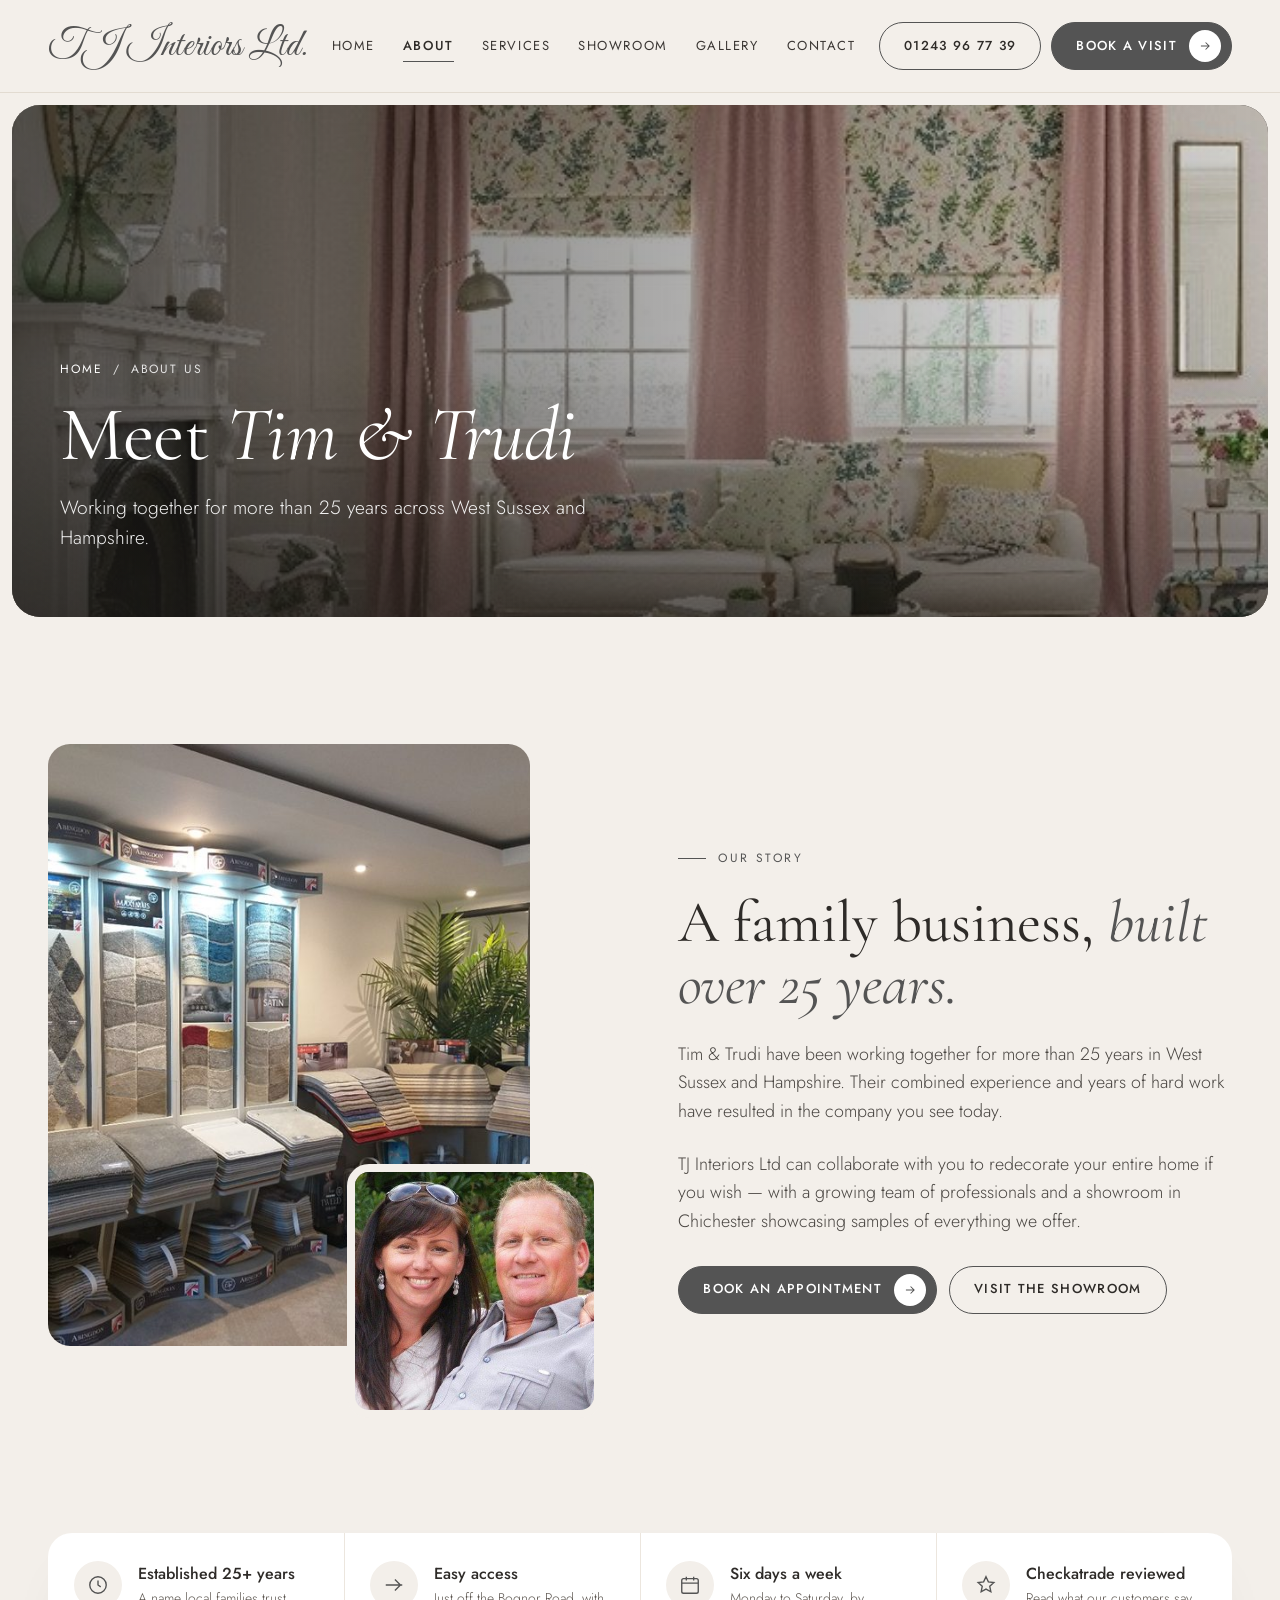
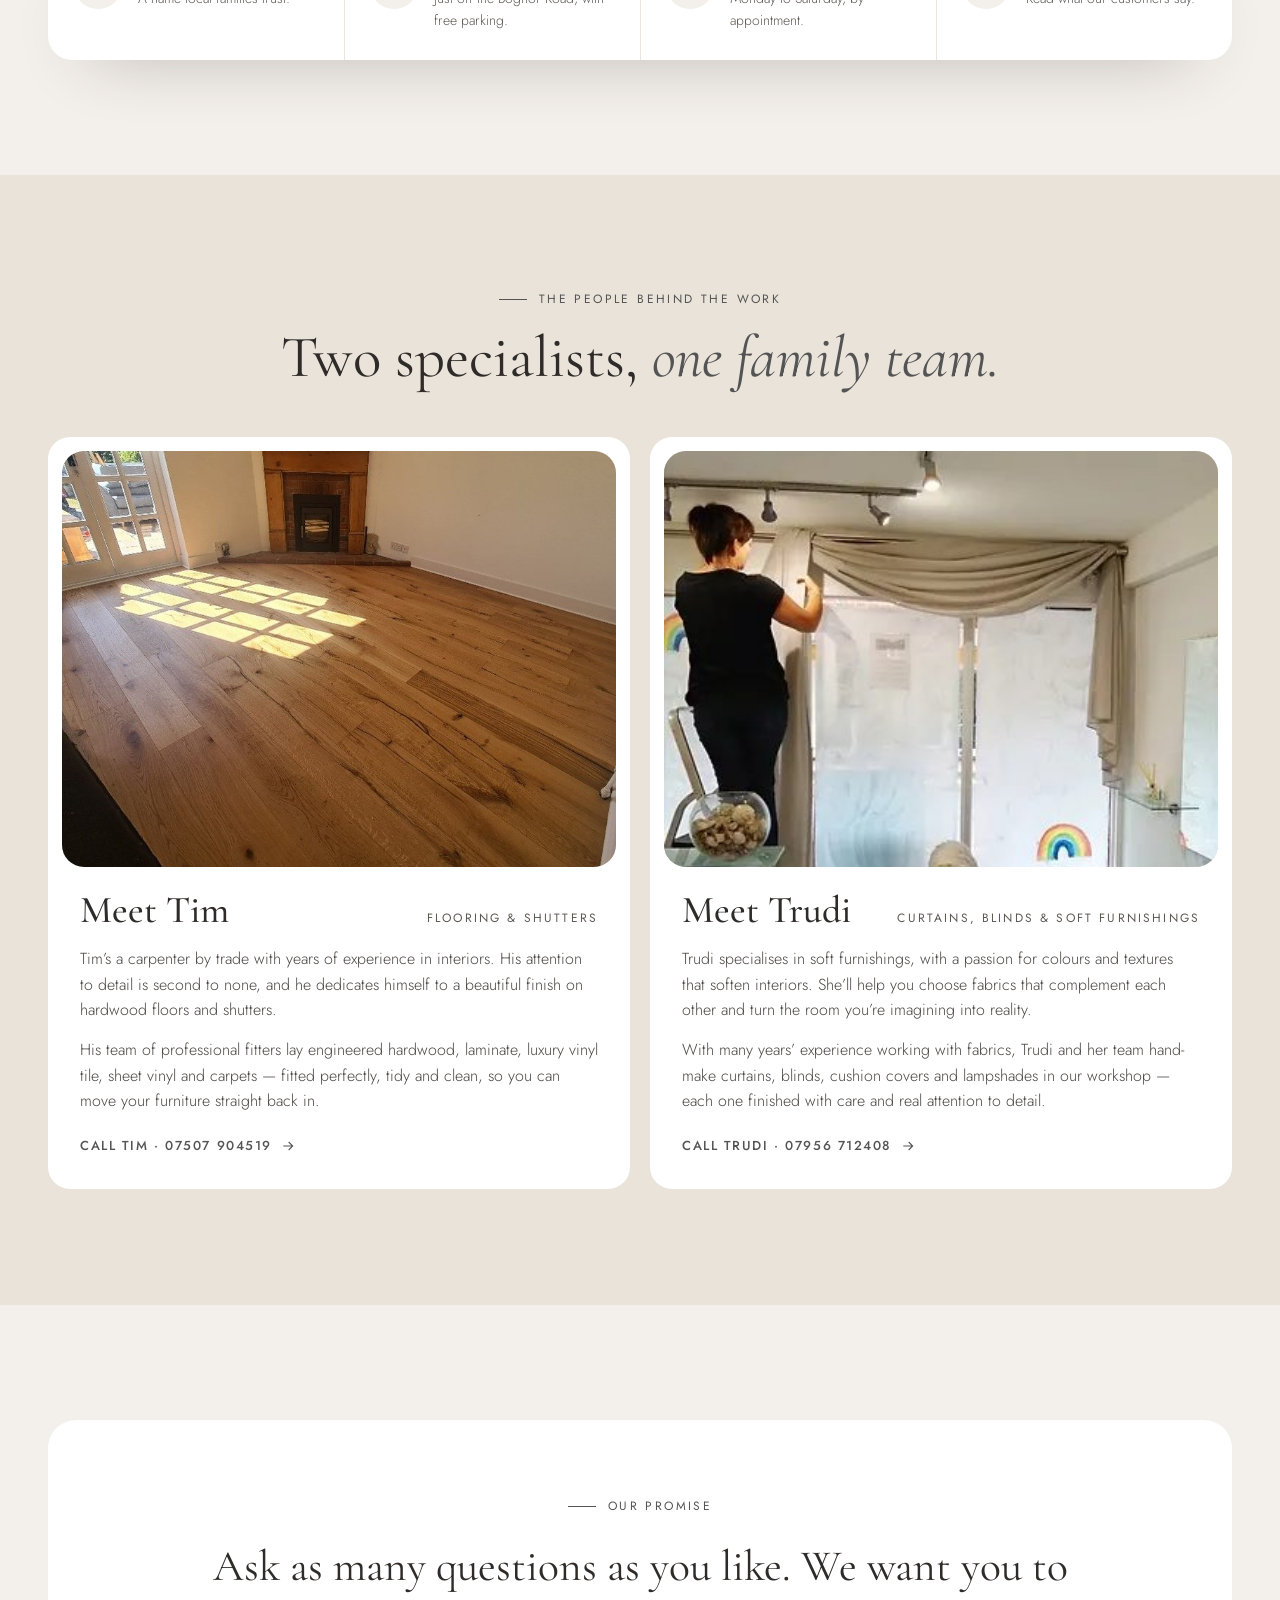
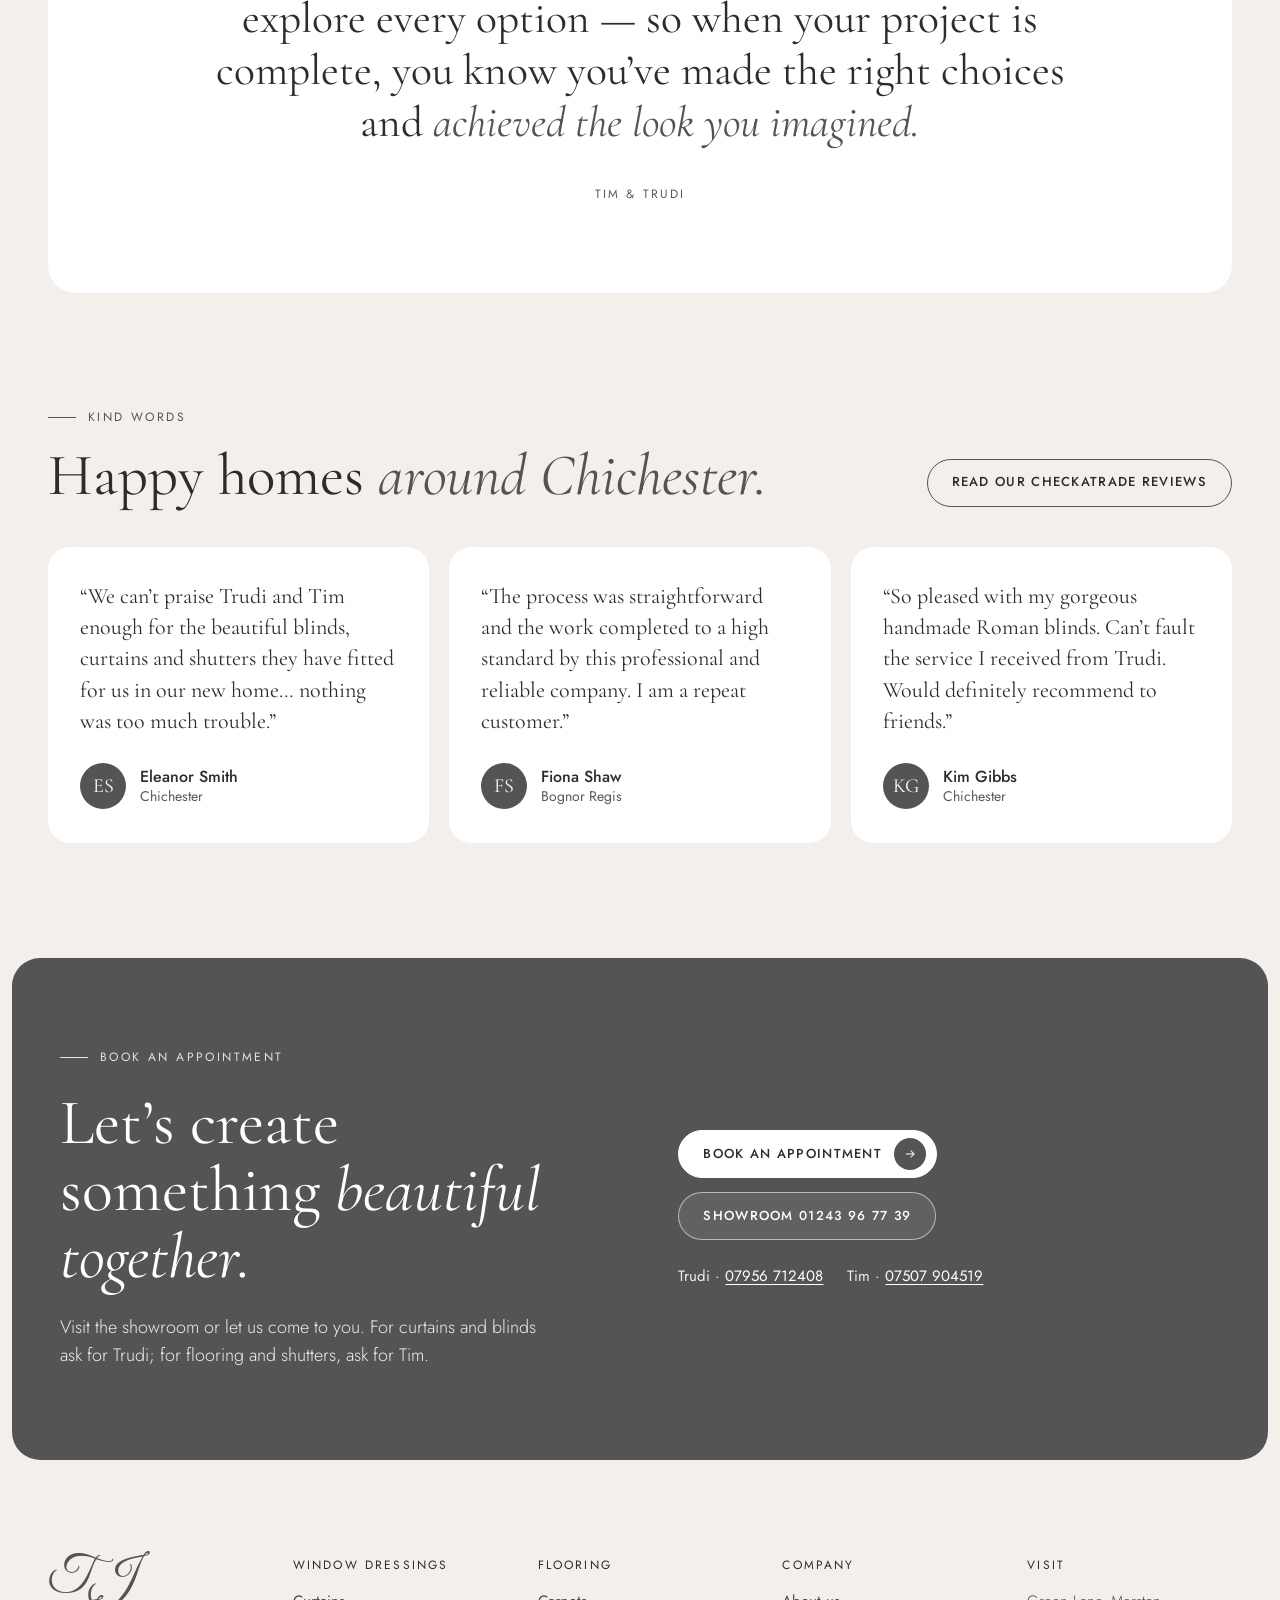
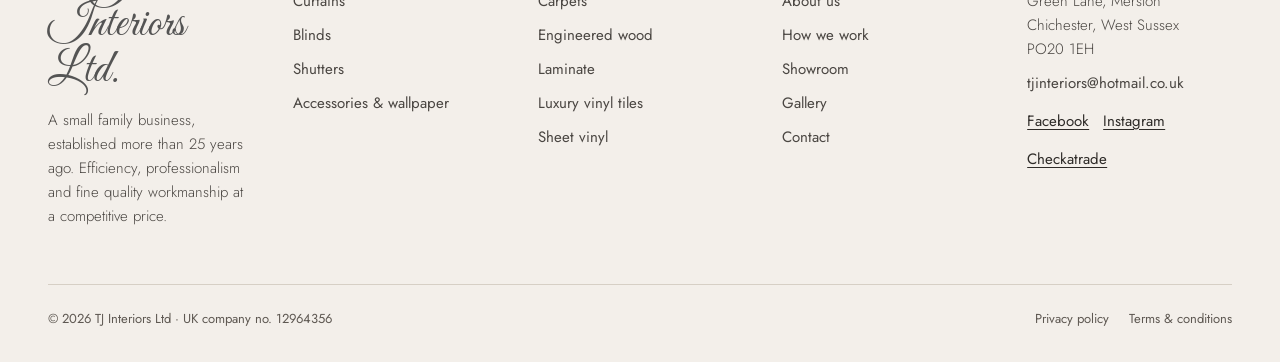
==== about.html @ ffa762a1 "Add files via upload" ====
<!doctype html>
<html lang="en-GB">
<head>
<meta charset="utf-8">
<meta name="viewport" content="width=device-width, initial-scale=1">
<title>About us — TJ Interiors Ltd</title>
<meta name="description" content="Meet Tim &amp; Trudi, the family behind TJ Interiors Ltd in Chichester, West Sussex.">
<meta property="og:title" content="About us — TJ Interiors Ltd">
<meta property="og:description" content="Meet Tim &amp; Trudi, the family behind TJ Interiors Ltd in Chichester, West Sussex.">
<meta name="theme-color" content="#545454">
<link rel="icon" href="images/favicon.png">
<link rel="stylesheet" href="https://fonts.googleapis.com/css2?family=Cormorant+Garamond:ital,wght@0,400;0,500;0,600;1,400;1,500&amp;family=Jost:wght@300;400;500&amp;family=Great+Vibes&amp;display=swap">
<link rel="stylesheet" href="css/site.css">
<style>body{margin:0}</style>
</head>
<body>
<div class="site motion-on" style="font-family: 'Jost', system-ui, sans-serif; color: #2E2B28">

<header class="sh" style="font-family: 'Jost', system-ui, sans-serif; color: #2E2B28">
<div class="wrap sh-row">
<a href="index.html" aria-label="TJ Interiors Ltd — home" style="line-height: 1; color: #545454">
<span class="script" style="font-size: clamp(32px, 3vw, 42px); white-space: nowrap; color: #545454">TJ Interiors Ltd.</span>
</a>
<nav class="sh-nav" aria-label="Main">
<a class="sh-link" href="index.html">Home</a>
<a class="sh-link on" href="about.html">About</a>
<a class="sh-link" href="services.html">Services</a>
<a class="sh-link" href="showroom.html">Showroom</a>
<a class="sh-link" href="gallery.html">Gallery</a>
<a class="sh-link" href="contact.html">Contact</a>
</nav>
<div style="display: flex; align-items: center; gap: 10px">
<a class="pill pill-line pill-plain sh-cta" href="tel:+441243967739">01243 96 77 39</a>
<a class="pill pill-dark sh-cta" href="contact.html">Book a visit<span class="dot"><svg width="14" height="14" viewBox="0 0 24 24" fill="none" stroke="currentColor" stroke-width="1.8" aria-hidden="true"><path d="M5 12h14M13 6l6 6-6 6"></path></svg></span></a>
<button class="sh-menu" type="button" aria-label="Open menu" aria-expanded="false" data-action="menu">
<span class="dcif" data-if="open" hidden><svg width="20" height="20" viewBox="0 0 24 24" fill="none" stroke="currentColor" stroke-width="1.6" aria-hidden="true"><path d="M6 6l12 12M18 6L6 18"></path></svg></span>
<span class="dcif" data-if="closed"><svg width="20" height="20" viewBox="0 0 24 24" fill="none" stroke="currentColor" stroke-width="1.6" aria-hidden="true"><path d="M4 8h16M4 16h16"></path></svg></span>
</button>
</div>
</div>
<span class="dcif" data-if="open" hidden>
<nav class="wrap sh-drawer" aria-label="Mobile">
<a class="m" href="index.html">Home</a>
<a class="m" href="about.html">About</a>
<a class="m" href="services.html">Services</a>
<a class="m" href="showroom.html">Showroom</a>
<a class="m" href="gallery.html">Gallery</a>
<a class="m" href="contact.html">Contact</a>
<div style="display: flex; flex-wrap: wrap; gap: 10px; padding-top: 18px">
<a class="pill pill-dark" href="contact.html">Book a visit<span class="dot"><svg width="14" height="14" viewBox="0 0 24 24" fill="none" stroke="currentColor" stroke-width="1.8" aria-hidden="true"><path d="M5 12h14M13 6l6 6-6 6"></path></svg></span></a>
<a class="pill pill-line pill-plain" href="tel:+441243967739">Call 01243 96 77 39</a>
</div>
</nav>
</span>
</header>


<div style="padding: 12px">
<section class="phero">
<img src="images/pink-curtains-roman-blinds.jpg" alt="Sitting room with pink curtains and matching floral Roman blinds">
<div class="phero-scrim"></div>
<div class="wrap"><div class="phero-copy">
<nav class="crumbs" aria-label="Breadcrumb"><a href="index.html">Home</a><span aria-hidden="true">/</span><span>About us</span></nav>
<h1 class="h1">Meet <em>Tim &amp; Trudi</em></h1>
<p style="margin: 0; font-size: clamp(17px, 1.5vw, 20px); font-weight: 300; color: rgba(255,255,255,.92); max-width: 560px">Working together for more than 25 years across West Sussex and Hampshire.</p>
</div></div>
</section>
</div>

<section class="section">
<div class="wrap split">
<div class="overlap reveal">
<div class="photo r45"><img src="images/showroom-flooring-displays.jpg" alt="Inside the TJ Interiors showroom, with flooring and fabric sample displays"></div>
<div class="photo photo-sm r11"><img src="images/trudi-and-tim.jpg" alt="Trudi and Tim, founders of TJ Interiors Ltd"></div>
</div>
<div class="stack reveal" style="gap: 24px">
<span class="eyebrow">Our story</span>
<h2 class="h2">A family business, <em>built over 25 years.</em></h2>
<p class="lead">Tim &amp; Trudi have been working together for more than 25 years in West Sussex and Hampshire. Their combined experience and years of hard work have resulted in the company you see today.</p>
<p class="lead">TJ Interiors Ltd can collaborate with you to redecorate your entire home if you wish — with a growing team of professionals and a showroom in Chichester showcasing samples of everything we offer.</p>
<div style="display: flex; flex-wrap: wrap; gap: 12px; padding-top: 6px">
<a class="pill pill-dark" href="contact.html">Book an appointment<span class="dot"><svg width="14" height="14" viewBox="0 0 24 24" fill="none" stroke="currentColor" stroke-width="1.8" aria-hidden="true"><path d="M5 12h14M13 6l6 6-6 6"></path></svg></span></a>
<a class="pill pill-line pill-plain" href="showroom.html">Visit the showroom</a>
</div>
</div>
</div>
</section>

<section style="padding-bottom: clamp(72px, 9vw, 128px)">
<div class="wrap">
<div class="feature-row reveal">
<div><span class="ic"><svg width="22" height="22" viewBox="0 0 24 24" fill="none" stroke="currentColor" stroke-width="1.5" aria-hidden="true"><circle cx="12" cy="12" r="9"></circle><path d="M12 7v5l3 2"></path></svg></span><div><div style="font-weight: 500">Established 25+ years</div><div class="small muted" style="font-weight: 300">A name local families trust.</div></div></div>
<div><span class="ic"><svg width="22" height="22" viewBox="0 0 24 24" fill="none" stroke="currentColor" stroke-width="1.5" aria-hidden="true"><path d="M3 12h18M13 6l6 6-6 6"></path></svg></span><div><div style="font-weight: 500">Easy access</div><div class="small muted" style="font-weight: 300">Just off the Bognor Road, with free parking.</div></div></div>
<div><span class="ic"><svg width="22" height="22" viewBox="0 0 24 24" fill="none" stroke="currentColor" stroke-width="1.5" aria-hidden="true"><rect x="3" y="5" width="18" height="16" rx="2"></rect><path d="M3 10h18M8 3v4M16 3v4"></path></svg></span><div><div style="font-weight: 500">Six days a week</div><div class="small muted" style="font-weight: 300">Monday to Saturday, by appointment.</div></div></div>
<div><span class="ic"><svg width="22" height="22" viewBox="0 0 24 24" fill="none" stroke="currentColor" stroke-width="1.5" aria-hidden="true"><path d="M12 3l2.6 5.6 6 .7-4.5 4.1 1.2 6L12 16.5 6.7 19.4l1.2-6L3.4 9.3l6-.7z"></path></svg></span><div><div style="font-weight: 500">Checkatrade reviewed</div><div class="small muted" style="font-weight: 300">Read what our customers say.</div></div></div>
</div>
</div>
</section>

<section class="section tint">
<div class="wrap stack" style="gap: 48px">
<div class="stack center reveal" style="gap: 18px; max-width: 720px">
<span class="eyebrow">The people behind the work</span>
<h2 class="h2">Two specialists, <em>one family team.</em></h2>
</div>
<div class="grid2">
<article class="card reveal" style="padding: 14px 14px 32px; gap: 22px">
<div class="photo r43"><img src="images/oak-floor-fireplace.jpg" alt="Freshly laid oak floor in a room with a fireplace"></div>
<div class="stack" style="gap: 14px; padding: 0 18px">
<div style="display: flex; align-items: baseline; justify-content: space-between; gap: 12px; flex-wrap: wrap"><h3 class="h3" style="font-size: 38px">Meet Tim</h3><span class="label">Flooring &amp; shutters</span></div>
<p class="body">Tim’s a carpenter by trade with years of experience in interiors. His attention to detail is second to none, and he dedicates himself to a beautiful finish on hardwood floors and shutters.</p>
<p class="body">His team of professional fitters lay engineered hardwood, laminate, luxury vinyl tile, sheet vinyl and carpets — fitted perfectly, tidy and clean, so you can move your furniture straight back in.</p>
<div style="padding-top: 4px"><a class="textlink" href="tel:+447507904519">Call Tim · 07507 904519<svg width="16" height="16" viewBox="0 0 24 24" fill="none" stroke="currentColor" stroke-width="1.6" aria-hidden="true"><path d="M5 12h14M13 6l6 6-6 6"></path></svg></a></div>
</div>
</article>
<article class="card reveal" style="padding: 14px 14px 32px; gap: 22px">
<div class="photo r43"><img src="images/curtain-fitting.jpg" alt="Curtains being dressed at a window after fitting" style="object-position: 50% 30%"></div>
<div class="stack" style="gap: 14px; padding: 0 18px">
<div style="display: flex; align-items: baseline; justify-content: space-between; gap: 12px; flex-wrap: wrap"><h3 class="h3" style="font-size: 38px">Meet Trudi</h3><span class="label">Curtains, blinds &amp; soft furnishings</span></div>
<p class="body">Trudi specialises in soft furnishings, with a passion for colours and textures that soften interiors. She’ll help you choose fabrics that complement each other and turn the room you’re imagining into reality.</p>
<p class="body">With many years’ experience working with fabrics, Trudi and her team hand-make curtains, blinds, cushion covers and lampshades in our workshop — each one finished with care and real attention to detail.</p>
<div style="padding-top: 4px"><a class="textlink" href="tel:+447956712408">Call Trudi · 07956 712408<svg width="16" height="16" viewBox="0 0 24 24" fill="none" stroke="currentColor" stroke-width="1.6" aria-hidden="true"><path d="M5 12h14M13 6l6 6-6 6"></path></svg></a></div>
</div>
</article>
</div>
</div>
</section>

<section class="section">
<div class="wrap">
<div class="quote-band reveal stack" style="gap: 24px; align-items: center">
<span class="eyebrow">Our promise</span>
<p class="serif" style="margin: 0; font-size: clamp(28px, 3.4vw, 46px); line-height: 1.2; max-width: 900px">Ask as many questions as you like. We want you to explore every option — so when your project is complete, you know you’ve made the right choices and <em style="color: #545454">achieved the look you imagined.</em></p>
<p class="label">Tim &amp; Trudi</p>
</div>
</div>
</section>

<section style="padding-bottom: clamp(72px, 9vw, 128px)">
<div class="wrap stack" style="gap: 40px">
<div class="head-row reveal">
<div class="stack" style="gap: 18px"><span class="eyebrow">Kind words</span><h2 class="h2">Happy homes <em>around Chichester.</em></h2></div>
<a class="pill pill-line pill-plain" href="https://www.checkatrade.com">Read our Checkatrade reviews</a>
</div>
<div class="grid3">
<figure class="card reveal" style="margin: 0; justify-content: space-between; gap: 26px; padding: 34px 32px">
<blockquote class="serif" style="margin: 0; font-size: 22px; line-height: 1.42">“We can’t praise Trudi and Tim enough for the beautiful blinds, curtains and shutters they have fitted for us in our new home… nothing was too much trouble.”</blockquote>
<figcaption class="person"><span class="avatar" aria-hidden="true">ES</span><span class="stack" style="line-height: 1.3"><span style="font-weight: 500">Eleanor Smith</span><span class="small muted">Chichester</span></span></figcaption>
</figure>
<figure class="card reveal" style="margin: 0; justify-content: space-between; gap: 26px; padding: 34px 32px">
<blockquote class="serif" style="margin: 0; font-size: 22px; line-height: 1.42">“The process was straightforward and the work completed to a high standard by this professional and reliable company. I am a repeat customer.”</blockquote>
<figcaption class="person"><span class="avatar" aria-hidden="true">FS</span><span class="stack" style="line-height: 1.3"><span style="font-weight: 500">Fiona Shaw</span><span class="small muted">Bognor Regis</span></span></figcaption>
</figure>
<figure class="card reveal" style="margin: 0; justify-content: space-between; gap: 26px; padding: 34px 32px">
<blockquote class="serif" style="margin: 0; font-size: 22px; line-height: 1.42">“So pleased with my gorgeous handmade Roman blinds. Can’t fault the service I received from Trudi. Would definitely recommend to friends.”</blockquote>
<figcaption class="person"><span class="avatar" aria-hidden="true">KG</span><span class="stack" style="line-height: 1.3"><span style="font-weight: 500">Kim Gibbs</span><span class="small muted">Chichester</span></span></figcaption>
</figure>
</div>
</div>
</section>


<div style="font-family: 'Jost', system-ui, sans-serif; color: #2E2B28; background: #F3EFEA; line-height: 1.6">

<section style="padding: 0 12px">
<div class="sf-cta">
<div class="wrap split">
<div class="stack on-dark" style="gap: 22px">
<span class="eyebrow" style="color: #E8E2D9">Book an appointment</span>
<h2 class="h2" style="font-size: clamp(40px, 5vw, 68px)">Let’s create something <em>beautiful together.</em></h2>
<p style="margin: 0; font-size: 18px; font-weight: 300; color: #F1EDE7; max-width: 480px">Visit the showroom or let us come to you. For curtains and blinds ask for Trudi; for flooring and shutters, ask for Tim.</p>
</div>
<div class="stack" style="gap: 14px; align-items: flex-start">
<a class="pill pill-light" href="contact.html">Book an appointment<span class="dot"><svg width="14" height="14" viewBox="0 0 24 24" fill="none" stroke="currentColor" stroke-width="1.8" aria-hidden="true"><path d="M5 12h14M13 6l6 6-6 6"></path></svg></span></a>
<a class="pill pill-ghost" href="tel:+441243967739">Showroom 01243 96 77 39</a>
<div style="display: flex; flex-wrap: wrap; gap: 8px 24px; padding-top: 10px; font-size: 15px; color: #F1EDE7">
<span>Trudi · <a href="tel:+447956712408" style="color: #FFFFFF; text-decoration: underline; text-underline-offset: 3px">07956 712408</a></span>
<span>Tim · <a href="tel:+447507904519" style="color: #FFFFFF; text-decoration: underline; text-underline-offset: 3px">07507 904519</a></span>
</div>
</div>
</div>
</div>
</section>

<footer style="padding-top: clamp(64px, 8vw, 96px); padding-bottom: 32px">
<div class="wrap stack" style="gap: 56px">
<div style="display: grid; grid-template-columns: repeat(auto-fit, minmax(min(100%, 190px), 1fr)); gap: 40px">
<div class="stack" style="gap: 14px">
<span class="script" style="font-size: 46px; line-height: 1; color: #545454">TJ Interiors Ltd.</span>
<p style="margin: 0; font-size: 15px; font-weight: 300; color: #4A4642; max-width: 280px">A small family business, established more than 25 years ago. Efficiency, professionalism and fine quality workmanship at a competitive price.</p>
</div>
<div class="stack" style="gap: 10px">
<div class="label" style="color: #2E2B28; margin-bottom: 4px">Window dressings</div>
<a class="flink" href="curtains.html">Curtains</a>
<a class="flink" href="blinds.html">Blinds</a>
<a class="flink" href="shutters.html">Shutters</a>
<a class="flink" href="accessories.html">Accessories &amp; wallpaper</a>
</div>
<div class="stack" style="gap: 10px">
<div class="label" style="color: #2E2B28; margin-bottom: 4px">Flooring</div>
<a class="flink" href="carpets.html">Carpets</a>
<a class="flink" href="engineered-wood.html">Engineered wood</a>
<a class="flink" href="laminate.html">Laminate</a>
<a class="flink" href="luxury-vinyl-tiles.html">Luxury vinyl tiles</a>
<a class="flink" href="sheet-vinyl.html">Sheet vinyl</a>
</div>
<div class="stack" style="gap: 10px">
<div class="label" style="color: #2E2B28; margin-bottom: 4px">Company</div>
<a class="flink" href="about.html">About us</a>
<a class="flink" href="services.html">How we work</a>
<a class="flink" href="showroom.html">Showroom</a>
<a class="flink" href="gallery.html">Gallery</a>
<a class="flink" href="contact.html">Contact</a>
</div>
<div class="stack" style="gap: 10px">
<div class="label" style="color: #2E2B28; margin-bottom: 4px">Visit</div>
<span style="font-size: 15px; font-weight: 300; color: #4A4642">Green Lane, Merston<br>Chichester, West Sussex<br>PO20 1EH</span>
<a class="flink" href="mailto:tjinteriors@hotmail.co.uk" style="word-break: break-all">tjinteriors@hotmail.co.uk</a>
<div style="display: flex; flex-wrap: wrap; gap: 14px; padding-top: 4px">
<a href="https://www.facebook.com" style="color: #2E2B28; text-decoration: underline; text-underline-offset: 3px; font-size: 15px">Facebook</a>
<a href="https://www.instagram.com" style="color: #2E2B28; text-decoration: underline; text-underline-offset: 3px; font-size: 15px">Instagram</a>
<a href="https://www.checkatrade.com" style="color: #2E2B28; text-decoration: underline; text-underline-offset: 3px; font-size: 15px">Checkatrade</a>
</div>
</div>
</div>
<div style="display: flex; flex-wrap: wrap; justify-content: space-between; gap: 16px; padding-top: 24px; border-top: 1px solid #D6CFC5; font-size: 13px; color: #5E5852">
<span>© 2026 TJ Interiors Ltd · UK company no. 12964356</span>
<div style="display: flex; gap: 20px"><a href="#privacy" style="color: #5E5852">Privacy policy</a><a href="#terms" style="color: #5E5852">Terms &amp; conditions</a></div>
</div>
</div>
</footer>
</div>

</div>
<script src="js/site.js" defer></script>
</body>
</html>
---- css/site.css ----
/* TJ Interiors — shared site styles. Brand grey #545454 (from the logo). */
body{margin:0;background:#F3EFEA}
*{box-sizing:border-box}
img{display:block;max-width:100%}
a{color:#545454;text-decoration:none}
a:hover{color:#2E2B28}
::selection{background:#545454;color:#FFFFFF}
a:focus-visible,button:focus-visible,summary:focus-visible{outline:2px solid #545454;outline-offset:3px}

.site{font-family:'Jost',system-ui,sans-serif;color:#2E2B28;background:#F3EFEA;line-height:1.6;-webkit-font-smoothing:antialiased;overflow-x:hidden}
.wrap{width:100%;max-width:1280px;margin:0 auto;padding-left:clamp(16px,4vw,48px);padding-right:clamp(16px,4vw,48px)}
.narrow{max-width:880px}
.serif{font-family:'Cormorant Garamond',Georgia,serif}
.script{font-family:'Great Vibes',cursive}
.section{padding-top:clamp(72px,9vw,128px);padding-bottom:clamp(72px,9vw,128px)}
.section-tight{padding-top:clamp(56px,7vw,96px);padding-bottom:clamp(56px,7vw,96px)}
.tint{background:#E9E3DA}
.stack{display:flex;flex-direction:column}

/* Type */
.eyebrow{display:inline-flex;align-items:center;gap:12px;font-size:12px;letter-spacing:.2em;text-transform:uppercase;color:#545454}
.eyebrow::before{content:"";width:28px;height:1px;background:currentColor}
.h1{margin:0;font-family:'Cormorant Garamond',Georgia,serif;font-weight:400;font-size:clamp(46px,6vw,88px);line-height:1;letter-spacing:-0.01em}
.h2{margin:0;font-family:'Cormorant Garamond',Georgia,serif;font-weight:400;font-size:clamp(38px,4.6vw,62px);line-height:1.05}
.h3{margin:0;font-family:'Cormorant Garamond',Georgia,serif;font-weight:500;font-size:clamp(26px,2.4vw,32px);line-height:1.15}
.h2 em,.h1 em,.h3 em{font-style:italic;color:#545454}
.on-dark .h2 em,.on-dark .h1 em,.phero .h1 em{color:inherit}
.lead{margin:0;font-size:clamp(17px,1.4vw,19px);font-weight:300;color:#4A4642}
.body{margin:0;font-size:16px;font-weight:300;color:#4A4642}
.muted{color:#5E5852}
.small{font-size:14px}
.label{font-size:12px;letter-spacing:.18em;text-transform:uppercase;color:#5E5852}

/* Buttons */
.pill{display:inline-flex;align-items:center;justify-content:center;gap:12px;min-height:48px;padding:0 10px 0 24px;border-radius:999px;font-family:'Jost',sans-serif;font-size:13px;font-weight:500;letter-spacing:.1em;text-transform:uppercase;cursor:pointer;transition:background .3s ease,color .3s ease,border-color .3s ease;white-space:nowrap}
.pill .dot{display:inline-flex;align-items:center;justify-content:center;width:32px;height:32px;border-radius:50%;transition:transform .35s cubic-bezier(.2,.7,.2,1)}
.pill:hover .dot{transform:translateX(3px) rotate(-45deg)}
.pill-dark{background:#545454;color:#FFFFFF;border:1px solid #545454}
.pill-dark .dot{background:#FFFFFF;color:#545454}
.pill-dark:hover{background:#2E2B28;border-color:#2E2B28;color:#FFFFFF}
.pill-light{background:#FFFFFF;color:#2E2B28;border:1px solid #FFFFFF}
.pill-light .dot{background:#545454;color:#FFFFFF}
.pill-light:hover{background:#F3EFEA;color:#2E2B28}
.pill-line{background:transparent;color:#2E2B28;border:1px solid #545454}
.pill-line .dot{background:#545454;color:#FFFFFF}
.pill-line:hover{background:#545454;color:#FFFFFF}
.pill-ghost{background:rgba(255,255,255,.08);color:#FFFFFF;border:1px solid rgba(255,255,255,.55);padding:0 24px}
.pill-ghost:hover{background:#FFFFFF;color:#2E2B28}
.pill-plain{padding:0 24px}
.textlink{display:inline-flex;align-items:center;gap:8px;font-size:13px;font-weight:500;letter-spacing:.12em;text-transform:uppercase;color:#545454}
.textlink svg{transition:transform .3s ease}
.textlink:hover svg{transform:translateX(4px)}

/* Header */
.sh{position:relative;z-index:20;background:#F3EFEA;border-bottom:1px solid #E2DBD1}
.sh-row{display:flex;align-items:center;justify-content:space-between;gap:20px;min-height:92px}
.sh-nav{display:flex;align-items:center;gap:28px}
.sh-link{position:relative;color:#3A3633;font-size:13px;letter-spacing:.12em;text-transform:uppercase;padding:12px 0}
.sh-link::after{content:"";position:absolute;left:0;right:0;bottom:6px;height:1px;background:#545454;transform:scaleX(0);transform-origin:left;transition:transform .35s ease}
.sh-link:hover::after,.sh-link.on::after{transform:scaleX(1)}
.sh-link.on{color:#2E2B28;font-weight:500}
.sh-menu{display:none;align-items:center;justify-content:center;width:48px;height:48px;border-radius:50%;border:1px solid #D6CFC5;background:#FFFFFF;color:#2E2B28;cursor:pointer}
.sh-drawer{display:flex;flex-direction:column;padding-top:6px;padding-bottom:22px}
.sh-drawer a.m{padding:14px 0;border-bottom:1px solid #E2DBD1;font-size:18px;color:#2E2B28}

/* Page hero */
.phero{position:relative;border-radius:28px;overflow:hidden;min-height:clamp(420px,40vw,560px);display:flex;align-items:flex-end;color:#FFFFFF;background:#2E2B28}
.phero > img{position:absolute;inset:0;width:100%;height:100%;object-fit:cover}
.phero-scrim{position:absolute;inset:0;background:linear-gradient(90deg,rgba(28,26,24,.7) 0%,rgba(28,26,24,.35) 55%,rgba(28,26,24,.1) 100%),linear-gradient(0deg,rgba(28,26,24,.5) 0%,rgba(28,26,24,0) 50%)}
.phero-copy{position:relative;padding-top:120px;padding-bottom:clamp(36px,5vw,64px);display:flex;flex-direction:column;gap:18px;max-width:760px}
.crumbs{display:flex;flex-wrap:wrap;align-items:center;gap:10px;font-size:12px;letter-spacing:.16em;text-transform:uppercase;color:rgba(255,255,255,.85)}
.crumbs a{color:#FFFFFF}
.crumbs a:hover{text-decoration:underline;color:#FFFFFF}
.motion-on .phero > img{animation:heroZoom 10s ease-out both}
@keyframes heroZoom{from{transform:scale(1.08)}to{transform:scale(1)}}
.motion-on .phero-copy > *{animation:rise 1s cubic-bezier(.2,.7,.2,1) both}
.motion-on .phero-copy > *:nth-child(2){animation-delay:.12s}
.motion-on .phero-copy > *:nth-child(3){animation-delay:.24s}
.motion-on .phero-copy > *:nth-child(4){animation-delay:.36s}

/* Layout helpers */
.split{display:grid;grid-template-columns:repeat(auto-fit,minmax(min(100%,440px),1fr));gap:clamp(40px,6vw,96px);align-items:center}
.split-top{align-items:start}
.grid2{display:grid;grid-template-columns:repeat(auto-fit,minmax(min(100%,380px),1fr));gap:20px}
.grid3{display:grid;grid-template-columns:repeat(auto-fit,minmax(min(100%,300px),1fr));gap:20px}
.grid4{display:grid;grid-template-columns:repeat(auto-fit,minmax(min(100%,240px),1fr));gap:20px}
.head-row{display:flex;flex-wrap:wrap;align-items:flex-end;justify-content:space-between;gap:24px}
.head-row > p{max-width:380px}
.center{text-align:center;align-items:center;margin-left:auto;margin-right:auto}

/* Media */
.photo{border-radius:22px;overflow:hidden;background:#D9D2C8}
.photo img{width:100%;height:100%;object-fit:cover;transition:transform 1.1s cubic-bezier(.2,.7,.2,1)}
.photo:hover img{transform:scale(1.04)}
.r45{aspect-ratio:4 / 5}.r43{aspect-ratio:4 / 3}.r11{aspect-ratio:1 / 1}.r169{aspect-ratio:16 / 10}.r34{aspect-ratio:3 / 4}
.overlap{position:relative;padding-right:clamp(0px,6vw,72px);padding-bottom:72px}
.overlap .photo-sm{position:absolute;right:0;bottom:0;width:46%;border:8px solid #F3EFEA}
.tint .overlap .photo-sm{border-color:#E9E3DA}

/* Cards */
.card{background:#FFFFFF;border-radius:22px;padding:30px 28px;display:flex;flex-direction:column;gap:14px;transition:transform .5s cubic-bezier(.2,.7,.2,1),box-shadow .5s ease}
.card:hover{transform:translateY(-4px);box-shadow:0 22px 50px -30px rgba(46,43,40,.35)}
.ic{flex:none;width:48px;height:48px;border-radius:50%;background:#F3EFEA;color:#545454;display:inline-flex;align-items:center;justify-content:center}
.tint .ic,.card .ic{background:#F3EFEA}
.num{font-family:'Cormorant Garamond',serif;font-size:44px;line-height:1;color:#545454;font-style:italic}
.feature-row{display:grid;grid-template-columns:repeat(auto-fit,minmax(min(100%,230px),1fr));background:#FFFFFF;border-radius:24px;box-shadow:0 30px 70px -45px rgba(46,43,40,.45);overflow:hidden}
.feature-row > div{padding:28px 26px;display:flex;gap:16px;align-items:flex-start;border-right:1px solid #ECE6DE;border-bottom:1px solid #ECE6DE;margin-right:-1px;margin-bottom:-1px}
.ticks{list-style:none;margin:0;padding:0;display:flex;flex-direction:column;gap:12px}
.ticks li{display:flex;gap:12px;align-items:flex-start;font-size:16px;font-weight:300;color:#3F3B37}
.ticks li::before{content:"";flex:none;width:20px;height:20px;margin-top:3px;border-radius:50%;background:#545454 url("data:image/svg+xml,%3Csvg xmlns='http://www.w3.org/2000/svg' viewBox='0 0 24 24' fill='none' stroke='white' stroke-width='3'%3E%3Cpath d='M6 12l4 4 8-8'/%3E%3C/svg%3E") center/12px no-repeat}
.tags{display:flex;flex-wrap:wrap;gap:8px}
.tag{display:inline-flex;align-items:center;min-height:36px;padding:0 14px;border-radius:999px;background:#FFFFFF;border:1px solid #DDD5CA;font-size:14px;color:#3F3B37}
.quote-band{background:#FFFFFF;border-radius:28px;padding:clamp(36px,6vw,80px);text-align:center}
.person{display:flex;align-items:center;gap:14px}
.avatar{flex:none;width:46px;height:46px;border-radius:50%;background:#545454;color:#FFFFFF;display:inline-flex;align-items:center;justify-content:center;font-family:'Cormorant Garamond',serif;font-size:20px}

/* Service tiles */
.tile{position:relative;display:block;overflow:hidden;border-radius:22px;background:#D9D2C8;color:#FFFFFF}
.tile img{position:absolute;inset:0;width:100%;height:100%;object-fit:cover;transition:transform 1.1s cubic-bezier(.2,.7,.2,1)}
.tile:hover img{transform:scale(1.06)}
.tile-scrim{position:absolute;inset:0;background:linear-gradient(0deg,rgba(28,26,24,.68) 0%,rgba(28,26,24,0) 55%)}
.tile-cap{position:absolute;left:22px;right:22px;bottom:20px;display:flex;align-items:flex-end;justify-content:space-between;gap:12px}
.tile-go{flex:none;width:44px;height:44px;border-radius:50%;background:rgba(255,255,255,.18);border:1px solid rgba(255,255,255,.6);display:inline-flex;align-items:center;justify-content:center;transition:background .3s ease,color .3s ease,transform .35s ease}
.tile:hover .tile-go{background:#FFFFFF;color:#2E2B28;transform:rotate(-45deg)}
.tile:hover{color:#FFFFFF}

/* Gallery */
.masonry{columns:3 300px;column-gap:20px}
.gitem{break-inside:avoid;margin:0 0 20px;border-radius:20px;overflow:hidden;background:#D9D2C8;position:relative}
.gitem img{width:100%;height:auto;transition:transform 1.1s cubic-bezier(.2,.7,.2,1)}
.gitem:hover img{transform:scale(1.04)}
.gitem figcaption{position:absolute;left:12px;bottom:12px;padding:6px 12px;border-radius:999px;background:rgba(243,239,234,.94);font-size:12px;letter-spacing:.06em;color:#2E2B28}
.gitem.hide{display:none}

/* Forms */
.chip{display:inline-flex;align-items:center;min-height:44px;padding:0 18px;border:1px solid #D6CFC5;background:#FFFFFF;color:#2E2B28;font-family:'Jost',sans-serif;font-size:14px;border-radius:999px;cursor:pointer;transition:all .25s ease}
.chip:hover{border-color:#545454}
.chip.on{background:#545454;border-color:#545454;color:#FFFFFF}
.field{display:flex;flex-direction:column;gap:8px}
.field label{font-size:12px;letter-spacing:.1em;text-transform:uppercase;color:#4A4642}
.field input,.field select,.field textarea{font-family:'Jost',sans-serif;font-size:16px;color:#2E2B28;background:#FFFFFF;border:1px solid #D6CFC5;border-radius:14px;padding:13px 16px;min-height:50px;outline:none;width:100%;transition:border-color .2s ease,box-shadow .2s ease}
.field input:focus,.field select:focus,.field textarea:focus{border-color:#545454;box-shadow:0 0 0 3px rgba(84,84,84,.15)}

/* FAQ */
.faq{border-top:1px solid #D6CFC5}
.faq details{border-bottom:1px solid #D6CFC5}
.faq summary{list-style:none;cursor:pointer;display:flex;justify-content:space-between;align-items:center;gap:16px;padding:22px 0;font-family:'Cormorant Garamond',serif;font-size:clamp(22px,2vw,26px);color:#2E2B28}
.faq summary::-webkit-details-marker{display:none}
.faq summary::after{content:"+";font-family:'Jost',sans-serif;font-size:24px;font-weight:300;color:#545454;transition:transform .3s ease}
.faq details[open] summary::after{transform:rotate(45deg)}
.faq details > div{padding:0 0 24px;max-width:760px}

/* Footer */
.sf-cta{background:#545454;color:#FFFFFF;border-radius:28px;padding-top:clamp(56px,7vw,96px);padding-bottom:clamp(56px,7vw,96px)}
.flink{color:#4A4642;font-size:15px}
.flink:hover{color:#2E2B28}

/* Motion */
@keyframes rise{from{opacity:0;transform:translateY(26px)}to{opacity:1;transform:none}}
@supports (animation-timeline: view()){
.motion-on .reveal{animation:rise linear both;animation-timeline:view();animation-range:entry 0% cover 20%}
}

/* Responsive */
@media (max-width: 1080px){
.sh-nav,.sh-cta{display:none}
.sh-menu{display:inline-flex}
}
@media (max-width: 640px){
.phero{border-radius:20px}
.masonry{columns:2 150px;column-gap:12px}
.gitem{margin-bottom:12px;border-radius:14px}
.overlap{padding-right:0}
}
@media (prefers-reduced-motion: reduce){
.motion-on .phero > img,.motion-on .phero-copy > *,.motion-on .reveal{animation:none !important}
.photo img,.tile img,.gitem img,.card,.pill .dot,.tile-go{transition:none !important}
}

/* Static-site helpers */
.dcif{display:contents}
.dcif[hidden]{display:none}
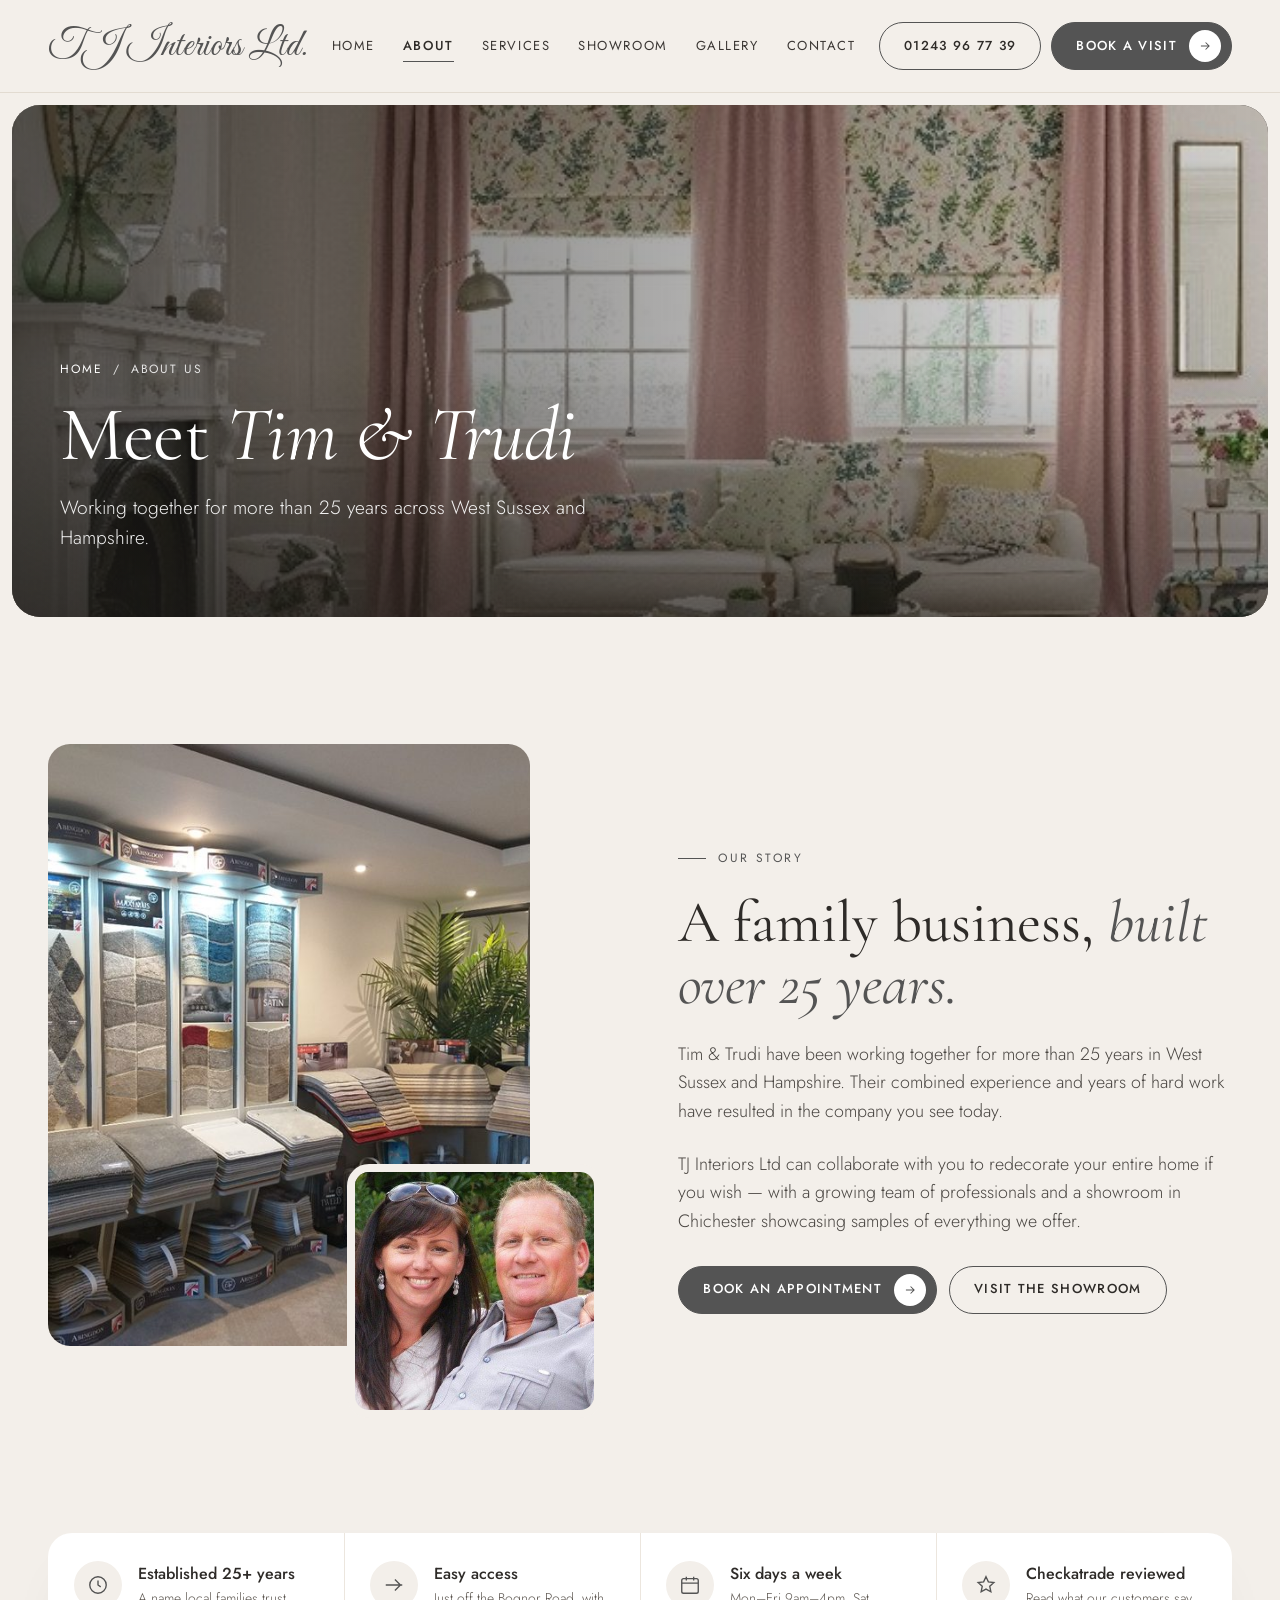
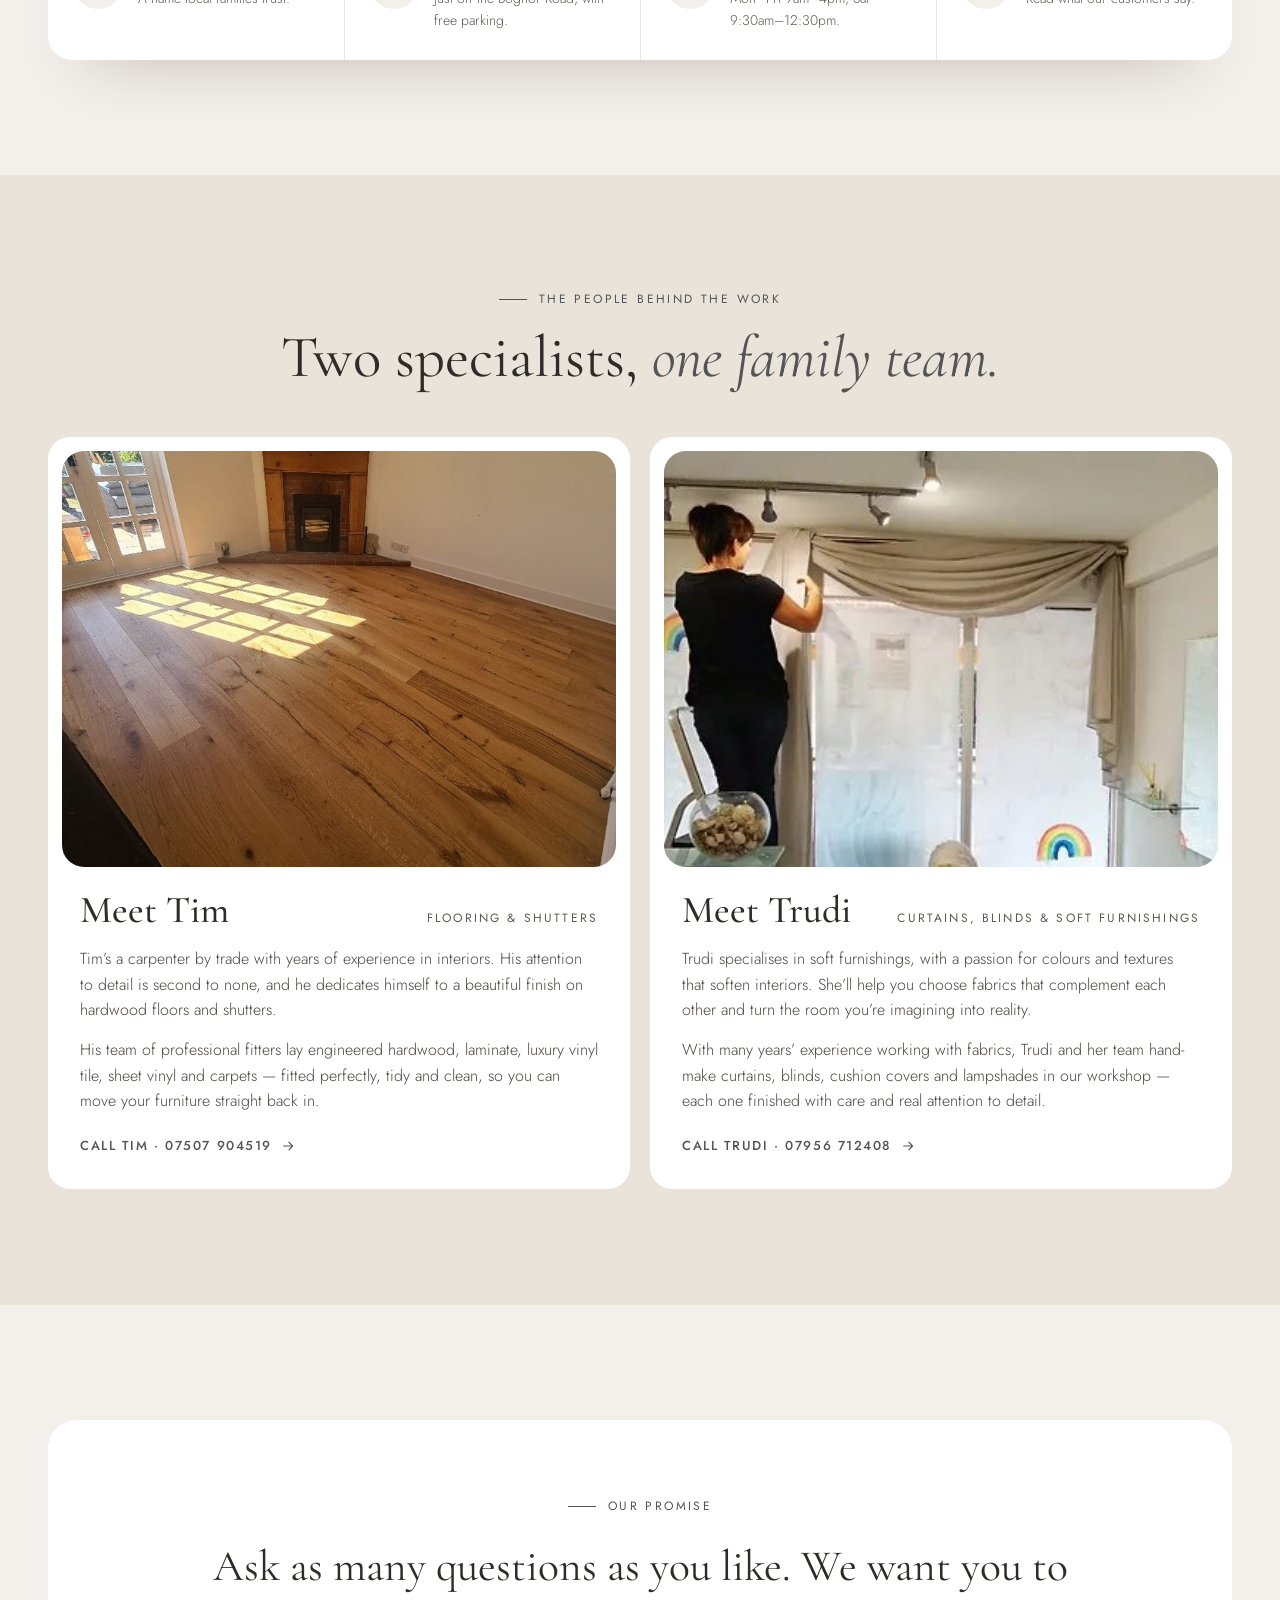
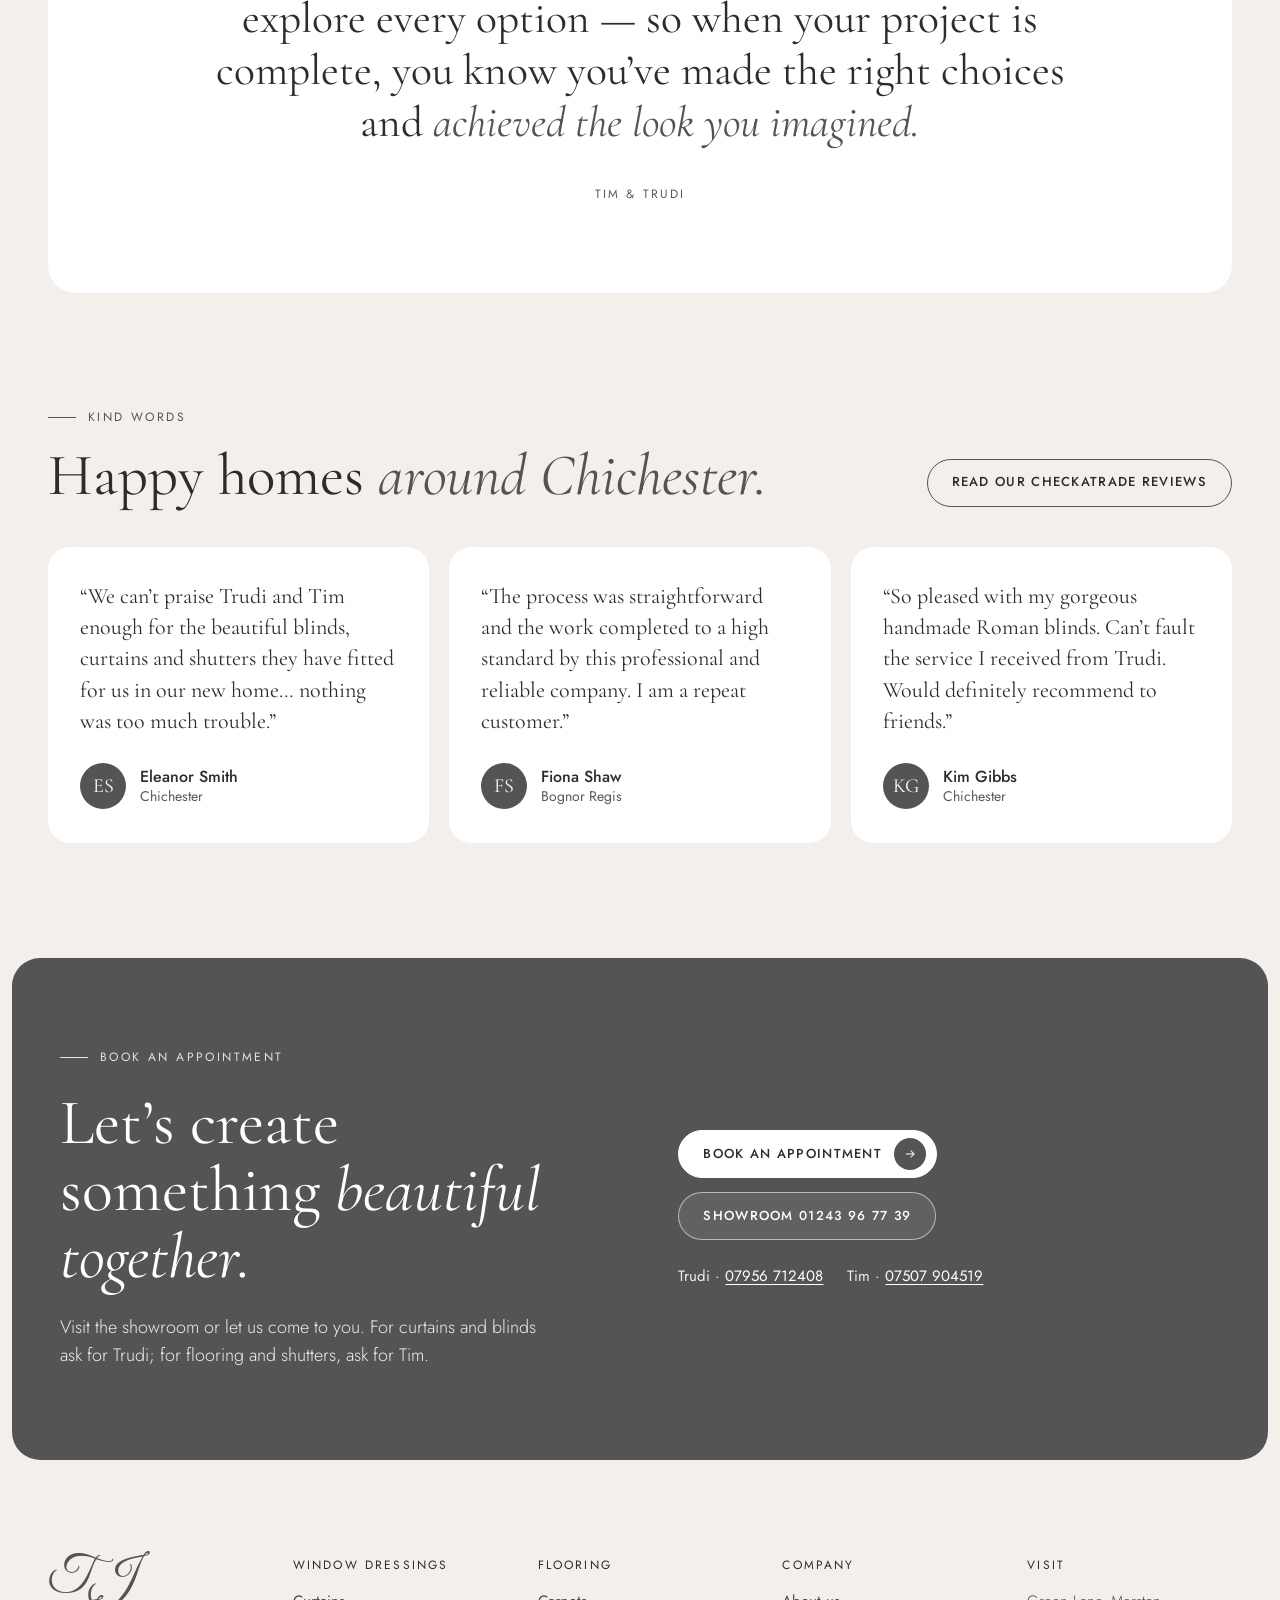
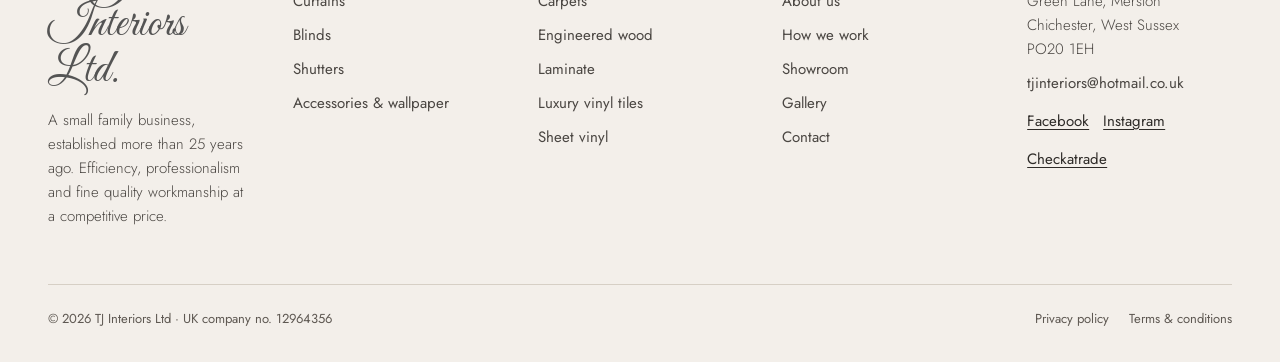
==== commit 2496cf68: "Opening Times" ====
--- a/about.html
+++ b/about.html
@@ -91,7 +91,7 @@
 <div class="feature-row reveal">
 <div><span class="ic"><svg width="22" height="22" viewBox="0 0 24 24" fill="none" stroke="currentColor" stroke-width="1.5" aria-hidden="true"><circle cx="12" cy="12" r="9"></circle><path d="M12 7v5l3 2"></path></svg></span><div><div style="font-weight: 500">Established 25+ years</div><div class="small muted" style="font-weight: 300">A name local families trust.</div></div></div>
 <div><span class="ic"><svg width="22" height="22" viewBox="0 0 24 24" fill="none" stroke="currentColor" stroke-width="1.5" aria-hidden="true"><path d="M3 12h18M13 6l6 6-6 6"></path></svg></span><div><div style="font-weight: 500">Easy access</div><div class="small muted" style="font-weight: 300">Just off the Bognor Road, with free parking.</div></div></div>
-<div><span class="ic"><svg width="22" height="22" viewBox="0 0 24 24" fill="none" stroke="currentColor" stroke-width="1.5" aria-hidden="true"><rect x="3" y="5" width="18" height="16" rx="2"></rect><path d="M3 10h18M8 3v4M16 3v4"></path></svg></span><div><div style="font-weight: 500">Six days a week</div><div class="small muted" style="font-weight: 300">Monday to Saturday, by appointment.</div></div></div>
+<div><span class="ic"><svg width="22" height="22" viewBox="0 0 24 24" fill="none" stroke="currentColor" stroke-width="1.5" aria-hidden="true"><rect x="3" y="5" width="18" height="16" rx="2"></rect><path d="M3 10h18M8 3v4M16 3v4"></path></svg></span><div><div style="font-weight: 500">Six days a week</div><div class="small muted" style="font-weight: 300">Mon–Fri 9am–4pm, Sat 9:30am–12:30pm.</div></div></div>
 <div><span class="ic"><svg width="22" height="22" viewBox="0 0 24 24" fill="none" stroke="currentColor" stroke-width="1.5" aria-hidden="true"><path d="M12 3l2.6 5.6 6 .7-4.5 4.1 1.2 6L12 16.5 6.7 19.4l1.2-6L3.4 9.3l6-.7z"></path></svg></span><div><div style="font-weight: 500">Checkatrade reviewed</div><div class="small muted" style="font-weight: 300">Read what our customers say.</div></div></div>
 </div>
 </div>
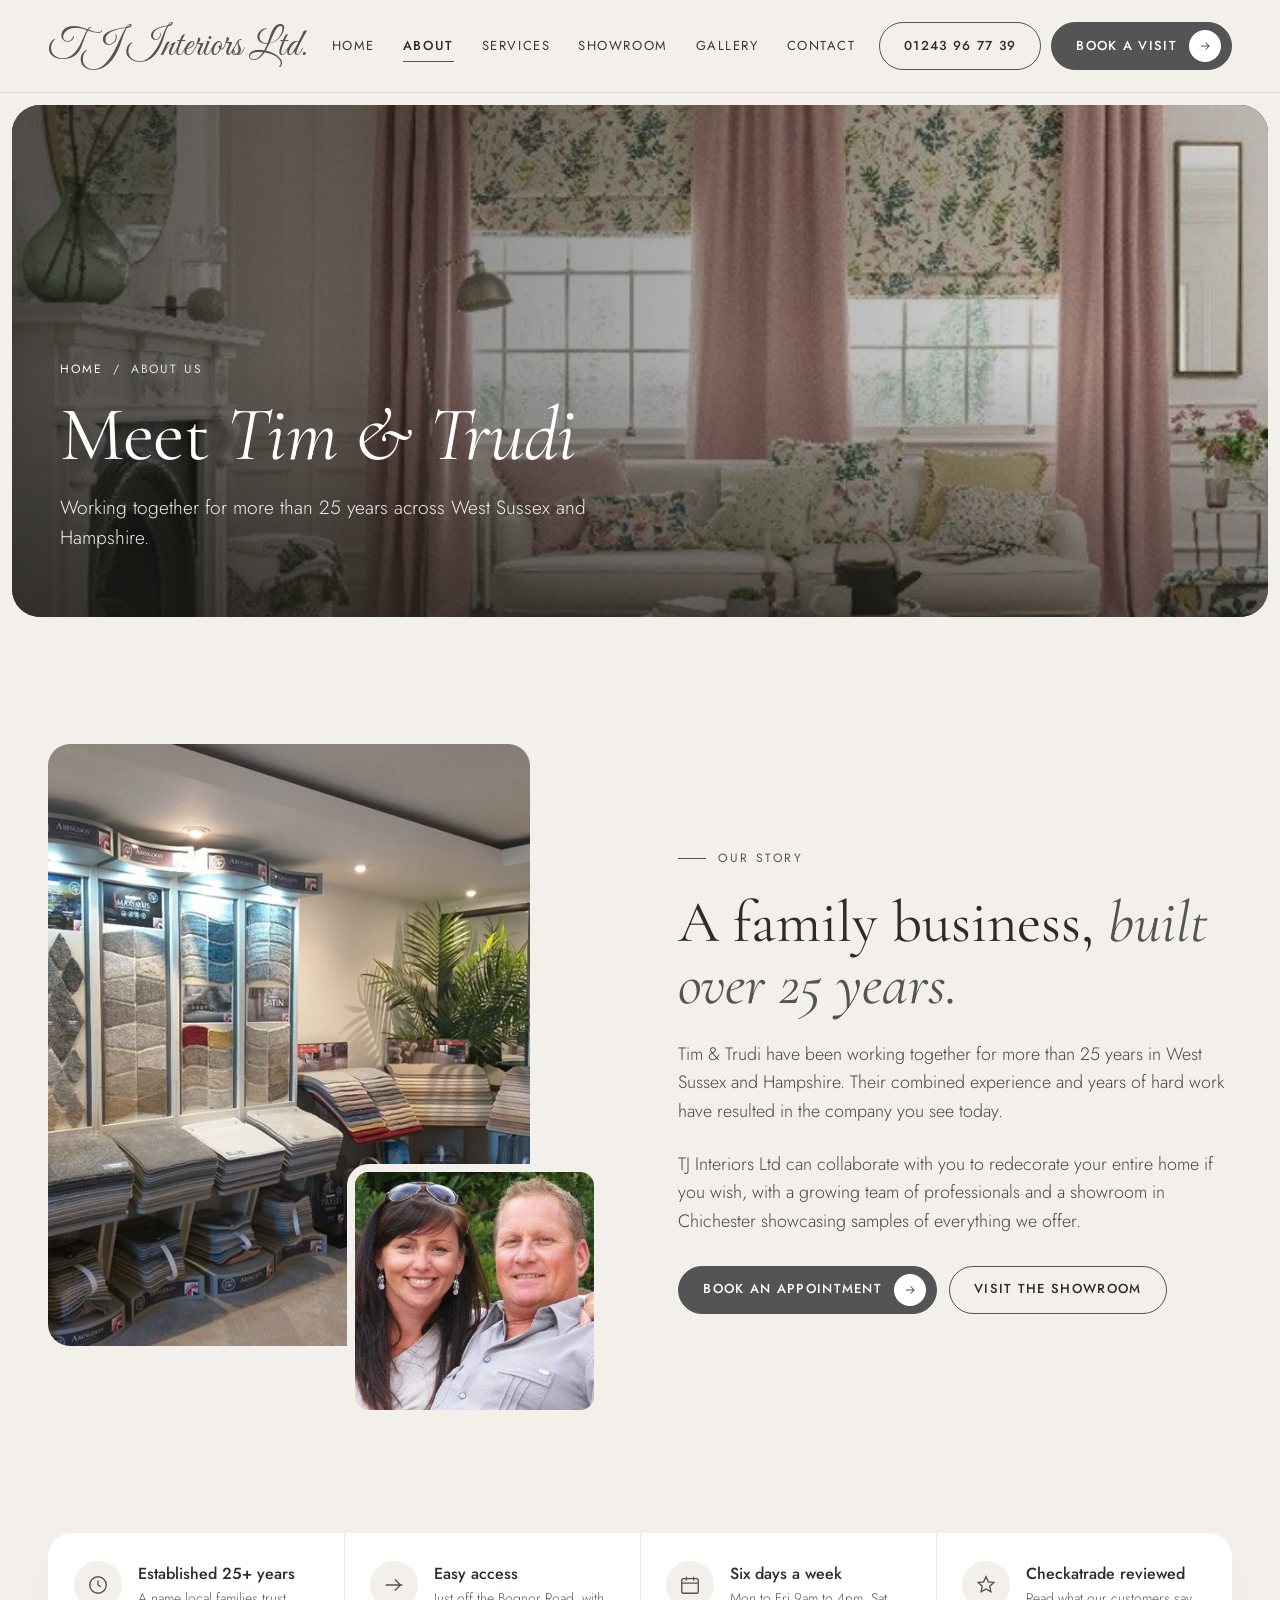
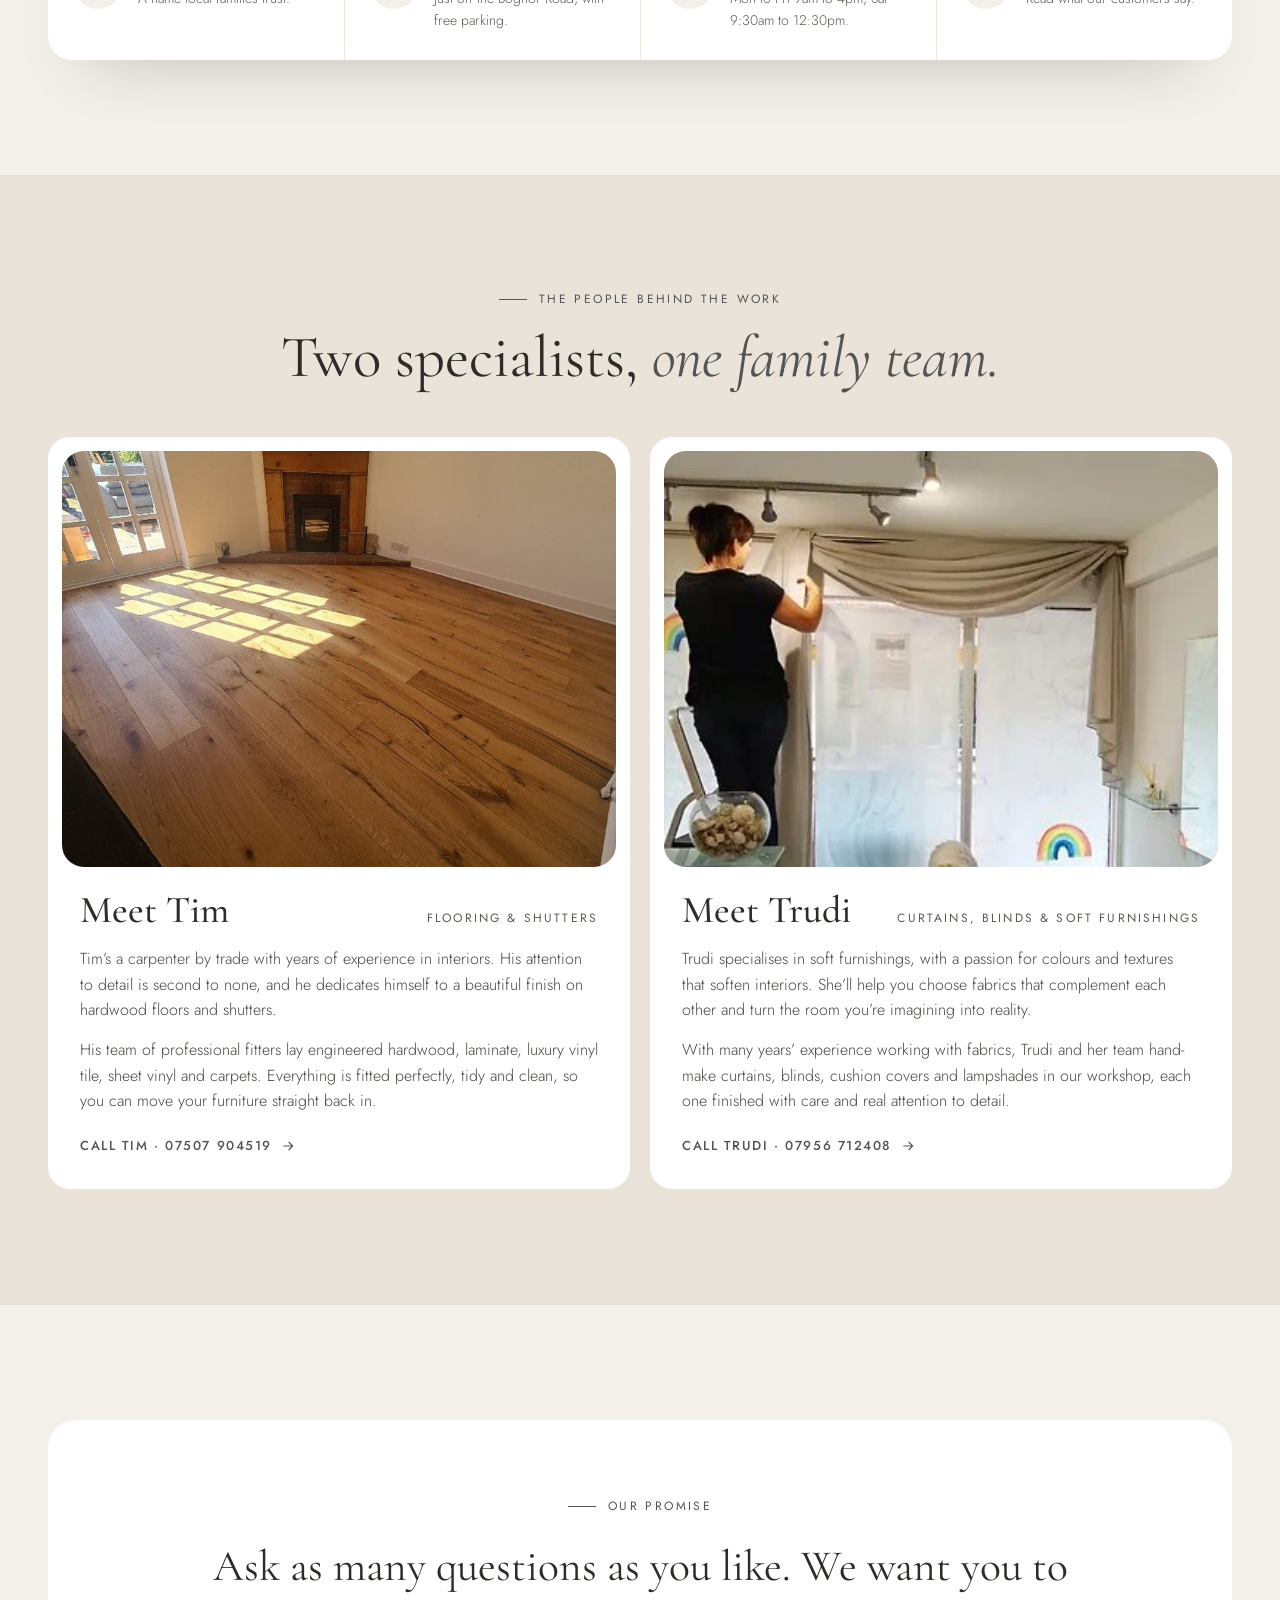
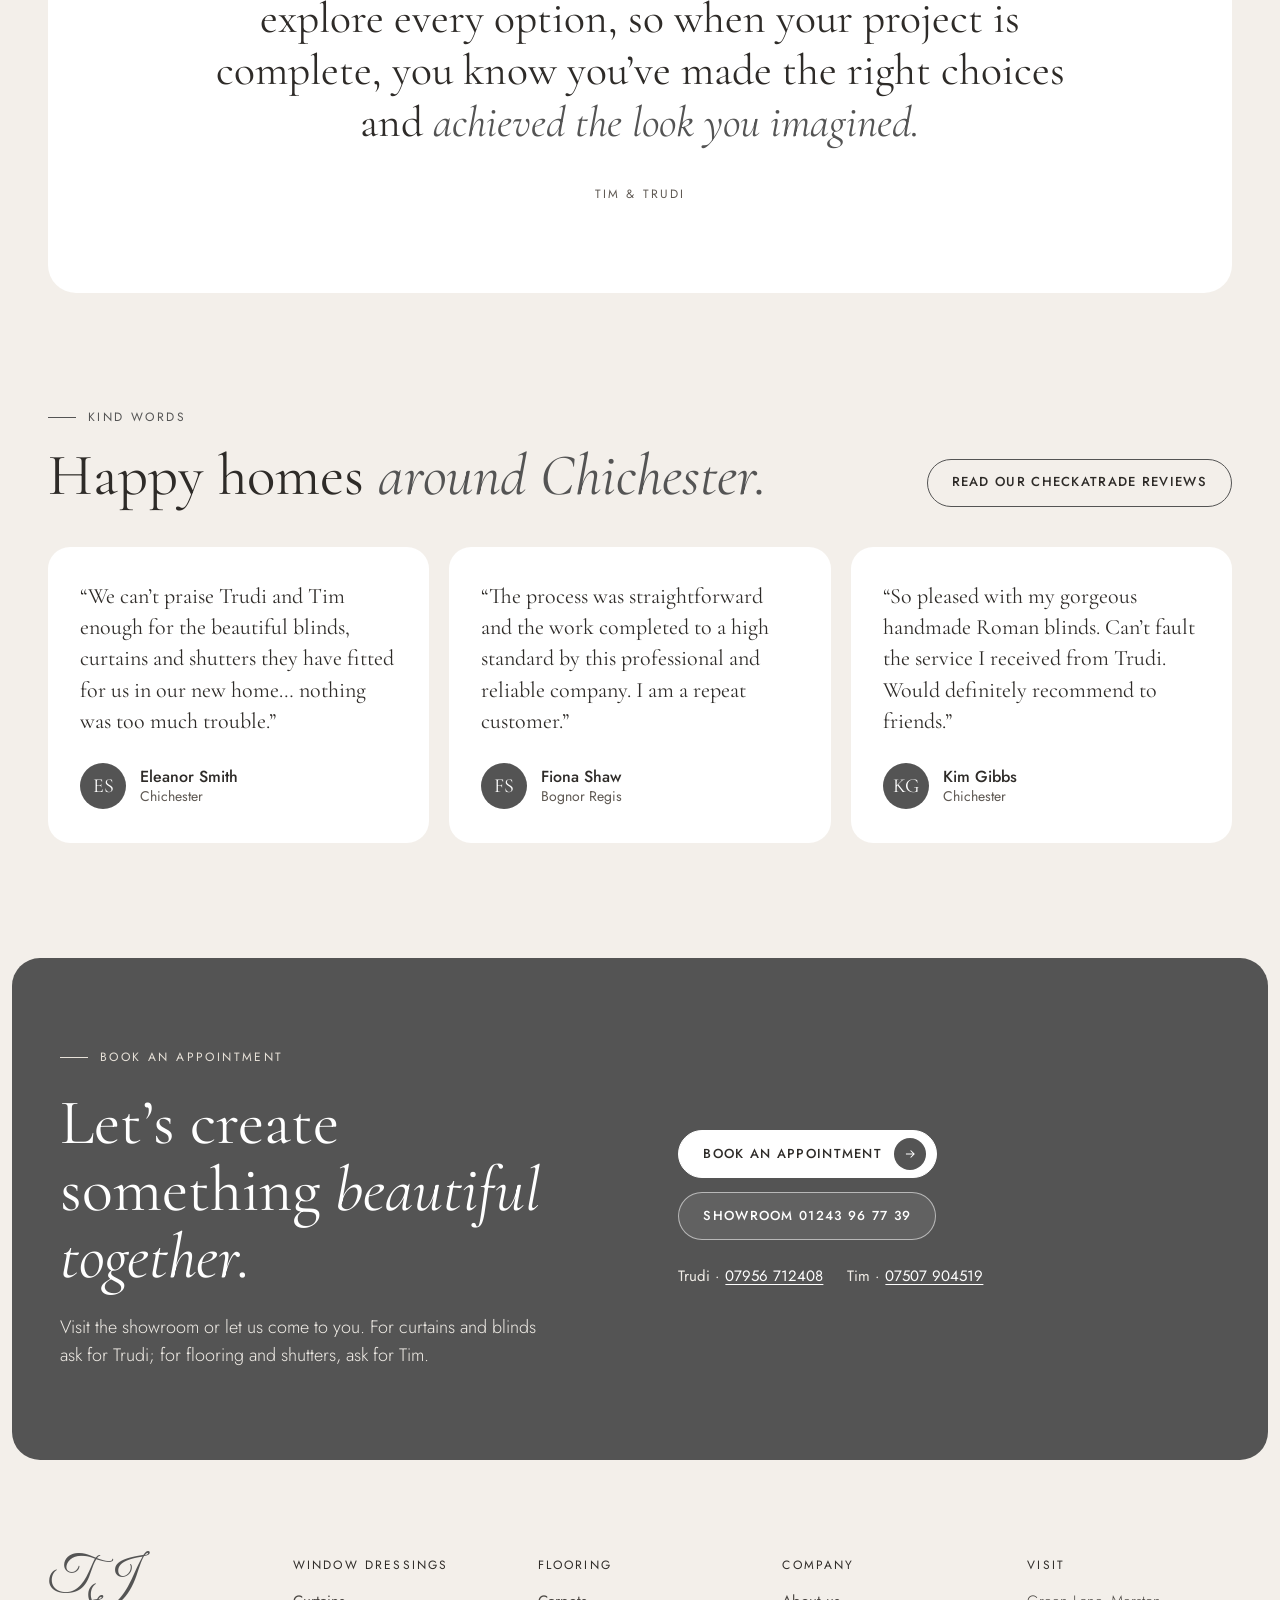
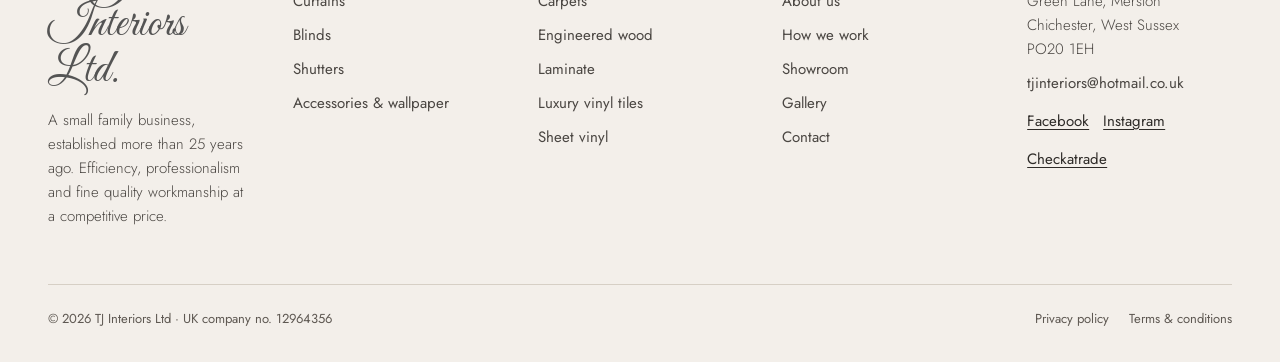
==== commit ad4d4745: "replaced files via upload Removed titles from each section. Removed dashes and re-wrote as needed." ====
--- a/about.html
+++ b/about.html
@@ -3,9 +3,9 @@
 <head>
 <meta charset="utf-8">
 <meta name="viewport" content="width=device-width, initial-scale=1">
-<title>About us — TJ Interiors Ltd</title>
+<title>About us | TJ Interiors Ltd</title>
 <meta name="description" content="Meet Tim &amp; Trudi, the family behind TJ Interiors Ltd in Chichester, West Sussex.">
-<meta property="og:title" content="About us — TJ Interiors Ltd">
+<meta property="og:title" content="About us | TJ Interiors Ltd">
 <meta property="og:description" content="Meet Tim &amp; Trudi, the family behind TJ Interiors Ltd in Chichester, West Sussex.">
 <meta name="theme-color" content="#545454">
 <link rel="icon" href="images/favicon.png">
@@ -14,11 +14,11 @@
 <style>body{margin:0}</style>
 </head>
 <body>
-<div class="site motion-on" style="font-family: 'Jost', system-ui, sans-serif; color: #2E2B28">
+<div class="site motion-on labels-none" style="font-family: 'Jost', system-ui, sans-serif; color: #2E2B28">
 
 <header class="sh" style="font-family: 'Jost', system-ui, sans-serif; color: #2E2B28">
 <div class="wrap sh-row">
-<a href="index.html" aria-label="TJ Interiors Ltd — home" style="line-height: 1; color: #545454">
+<a href="index.html" aria-label="TJ Interiors Ltd, home" style="line-height: 1; color: #545454">
 <span class="script" style="font-size: clamp(32px, 3vw, 42px); white-space: nowrap; color: #545454">TJ Interiors Ltd.</span>
 </a>
 <nav class="sh-nav" aria-label="Main">
@@ -77,7 +77,7 @@
 <span class="eyebrow">Our story</span>
 <h2 class="h2">A family business, <em>built over 25 years.</em></h2>
 <p class="lead">Tim &amp; Trudi have been working together for more than 25 years in West Sussex and Hampshire. Their combined experience and years of hard work have resulted in the company you see today.</p>
-<p class="lead">TJ Interiors Ltd can collaborate with you to redecorate your entire home if you wish — with a growing team of professionals and a showroom in Chichester showcasing samples of everything we offer.</p>
+<p class="lead">TJ Interiors Ltd can collaborate with you to redecorate your entire home if you wish, with a growing team of professionals and a showroom in Chichester showcasing samples of everything we offer.</p>
 <div style="display: flex; flex-wrap: wrap; gap: 12px; padding-top: 6px">
 <a class="pill pill-dark" href="contact.html">Book an appointment<span class="dot"><svg width="14" height="14" viewBox="0 0 24 24" fill="none" stroke="currentColor" stroke-width="1.8" aria-hidden="true"><path d="M5 12h14M13 6l6 6-6 6"></path></svg></span></a>
 <a class="pill pill-line pill-plain" href="showroom.html">Visit the showroom</a>
@@ -91,7 +91,7 @@
 <div class="feature-row reveal">
 <div><span class="ic"><svg width="22" height="22" viewBox="0 0 24 24" fill="none" stroke="currentColor" stroke-width="1.5" aria-hidden="true"><circle cx="12" cy="12" r="9"></circle><path d="M12 7v5l3 2"></path></svg></span><div><div style="font-weight: 500">Established 25+ years</div><div class="small muted" style="font-weight: 300">A name local families trust.</div></div></div>
 <div><span class="ic"><svg width="22" height="22" viewBox="0 0 24 24" fill="none" stroke="currentColor" stroke-width="1.5" aria-hidden="true"><path d="M3 12h18M13 6l6 6-6 6"></path></svg></span><div><div style="font-weight: 500">Easy access</div><div class="small muted" style="font-weight: 300">Just off the Bognor Road, with free parking.</div></div></div>
-<div><span class="ic"><svg width="22" height="22" viewBox="0 0 24 24" fill="none" stroke="currentColor" stroke-width="1.5" aria-hidden="true"><rect x="3" y="5" width="18" height="16" rx="2"></rect><path d="M3 10h18M8 3v4M16 3v4"></path></svg></span><div><div style="font-weight: 500">Six days a week</div><div class="small muted" style="font-weight: 300">Mon–Fri 9am–4pm, Sat 9:30am–12:30pm.</div></div></div>
+<div><span class="ic"><svg width="22" height="22" viewBox="0 0 24 24" fill="none" stroke="currentColor" stroke-width="1.5" aria-hidden="true"><rect x="3" y="5" width="18" height="16" rx="2"></rect><path d="M3 10h18M8 3v4M16 3v4"></path></svg></span><div><div style="font-weight: 500">Six days a week</div><div class="small muted" style="font-weight: 300">Mon to Fri 9am to 4pm, Sat 9:30am to 12:30pm.</div></div></div>
 <div><span class="ic"><svg width="22" height="22" viewBox="0 0 24 24" fill="none" stroke="currentColor" stroke-width="1.5" aria-hidden="true"><path d="M12 3l2.6 5.6 6 .7-4.5 4.1 1.2 6L12 16.5 6.7 19.4l1.2-6L3.4 9.3l6-.7z"></path></svg></span><div><div style="font-weight: 500">Checkatrade reviewed</div><div class="small muted" style="font-weight: 300">Read what our customers say.</div></div></div>
 </div>
 </div>
@@ -109,7 +109,7 @@
 <div class="stack" style="gap: 14px; padding: 0 18px">
 <div style="display: flex; align-items: baseline; justify-content: space-between; gap: 12px; flex-wrap: wrap"><h3 class="h3" style="font-size: 38px">Meet Tim</h3><span class="label">Flooring &amp; shutters</span></div>
 <p class="body">Tim’s a carpenter by trade with years of experience in interiors. His attention to detail is second to none, and he dedicates himself to a beautiful finish on hardwood floors and shutters.</p>
-<p class="body">His team of professional fitters lay engineered hardwood, laminate, luxury vinyl tile, sheet vinyl and carpets — fitted perfectly, tidy and clean, so you can move your furniture straight back in.</p>
+<p class="body">His team of professional fitters lay engineered hardwood, laminate, luxury vinyl tile, sheet vinyl and carpets. Everything is fitted perfectly, tidy and clean, so you can move your furniture straight back in.</p>
 <div style="padding-top: 4px"><a class="textlink" href="tel:+447507904519">Call Tim · 07507 904519<svg width="16" height="16" viewBox="0 0 24 24" fill="none" stroke="currentColor" stroke-width="1.6" aria-hidden="true"><path d="M5 12h14M13 6l6 6-6 6"></path></svg></a></div>
 </div>
 </article>
@@ -118,7 +118,7 @@
 <div class="stack" style="gap: 14px; padding: 0 18px">
 <div style="display: flex; align-items: baseline; justify-content: space-between; gap: 12px; flex-wrap: wrap"><h3 class="h3" style="font-size: 38px">Meet Trudi</h3><span class="label">Curtains, blinds &amp; soft furnishings</span></div>
 <p class="body">Trudi specialises in soft furnishings, with a passion for colours and textures that soften interiors. She’ll help you choose fabrics that complement each other and turn the room you’re imagining into reality.</p>
-<p class="body">With many years’ experience working with fabrics, Trudi and her team hand-make curtains, blinds, cushion covers and lampshades in our workshop — each one finished with care and real attention to detail.</p>
+<p class="body">With many years’ experience working with fabrics, Trudi and her team hand-make curtains, blinds, cushion covers and lampshades in our workshop, each one finished with care and real attention to detail.</p>
 <div style="padding-top: 4px"><a class="textlink" href="tel:+447956712408">Call Trudi · 07956 712408<svg width="16" height="16" viewBox="0 0 24 24" fill="none" stroke="currentColor" stroke-width="1.6" aria-hidden="true"><path d="M5 12h14M13 6l6 6-6 6"></path></svg></a></div>
 </div>
 </article>
@@ -130,7 +130,7 @@
 <div class="wrap">
 <div class="quote-band reveal stack" style="gap: 24px; align-items: center">
 <span class="eyebrow">Our promise</span>
-<p class="serif" style="margin: 0; font-size: clamp(28px, 3.4vw, 46px); line-height: 1.2; max-width: 900px">Ask as many questions as you like. We want you to explore every option — so when your project is complete, you know you’ve made the right choices and <em style="color: #545454">achieved the look you imagined.</em></p>
+<p class="serif" style="margin: 0; font-size: clamp(28px, 3.4vw, 46px); line-height: 1.2; max-width: 900px">Ask as many questions as you like. We want you to explore every option, so when your project is complete, you know you’ve made the right choices and <em style="color: #545454">achieved the look you imagined.</em></p>
 <p class="label">Tim &amp; Trudi</p>
 </div>
 </div>
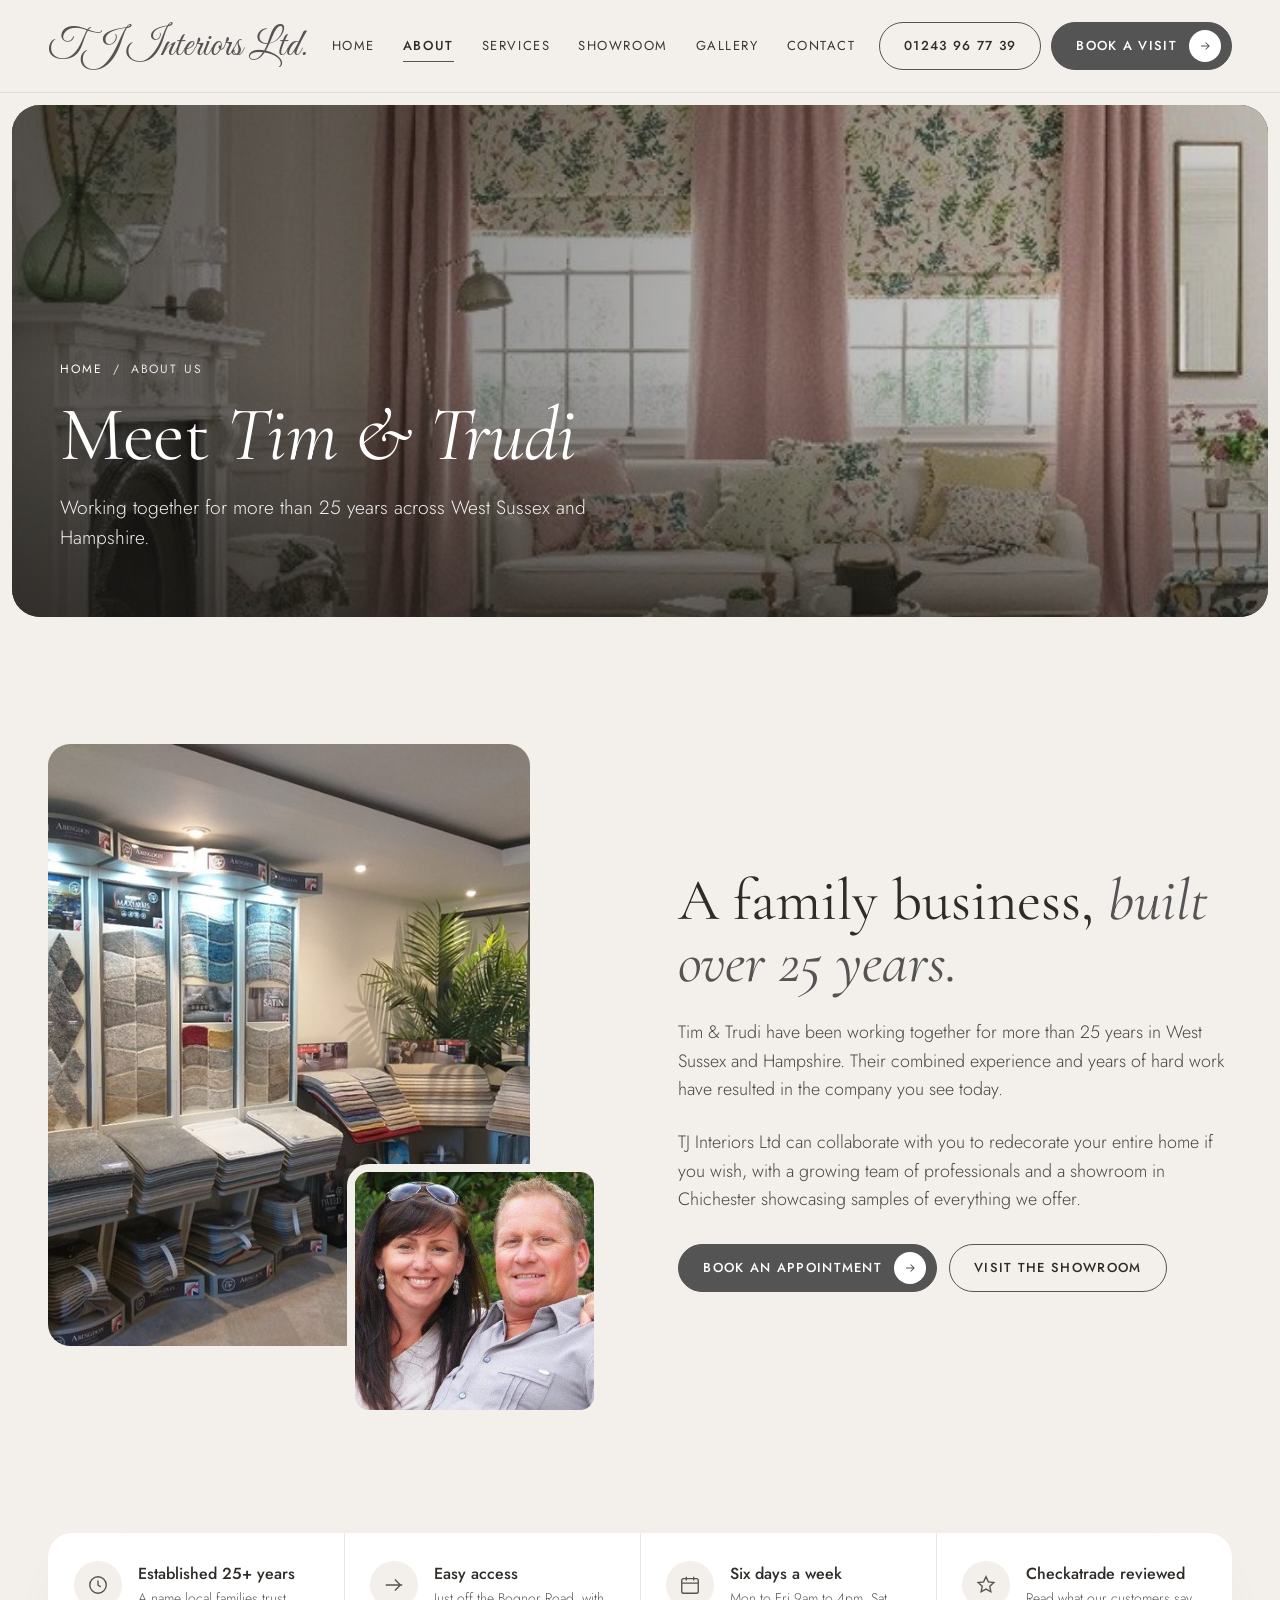
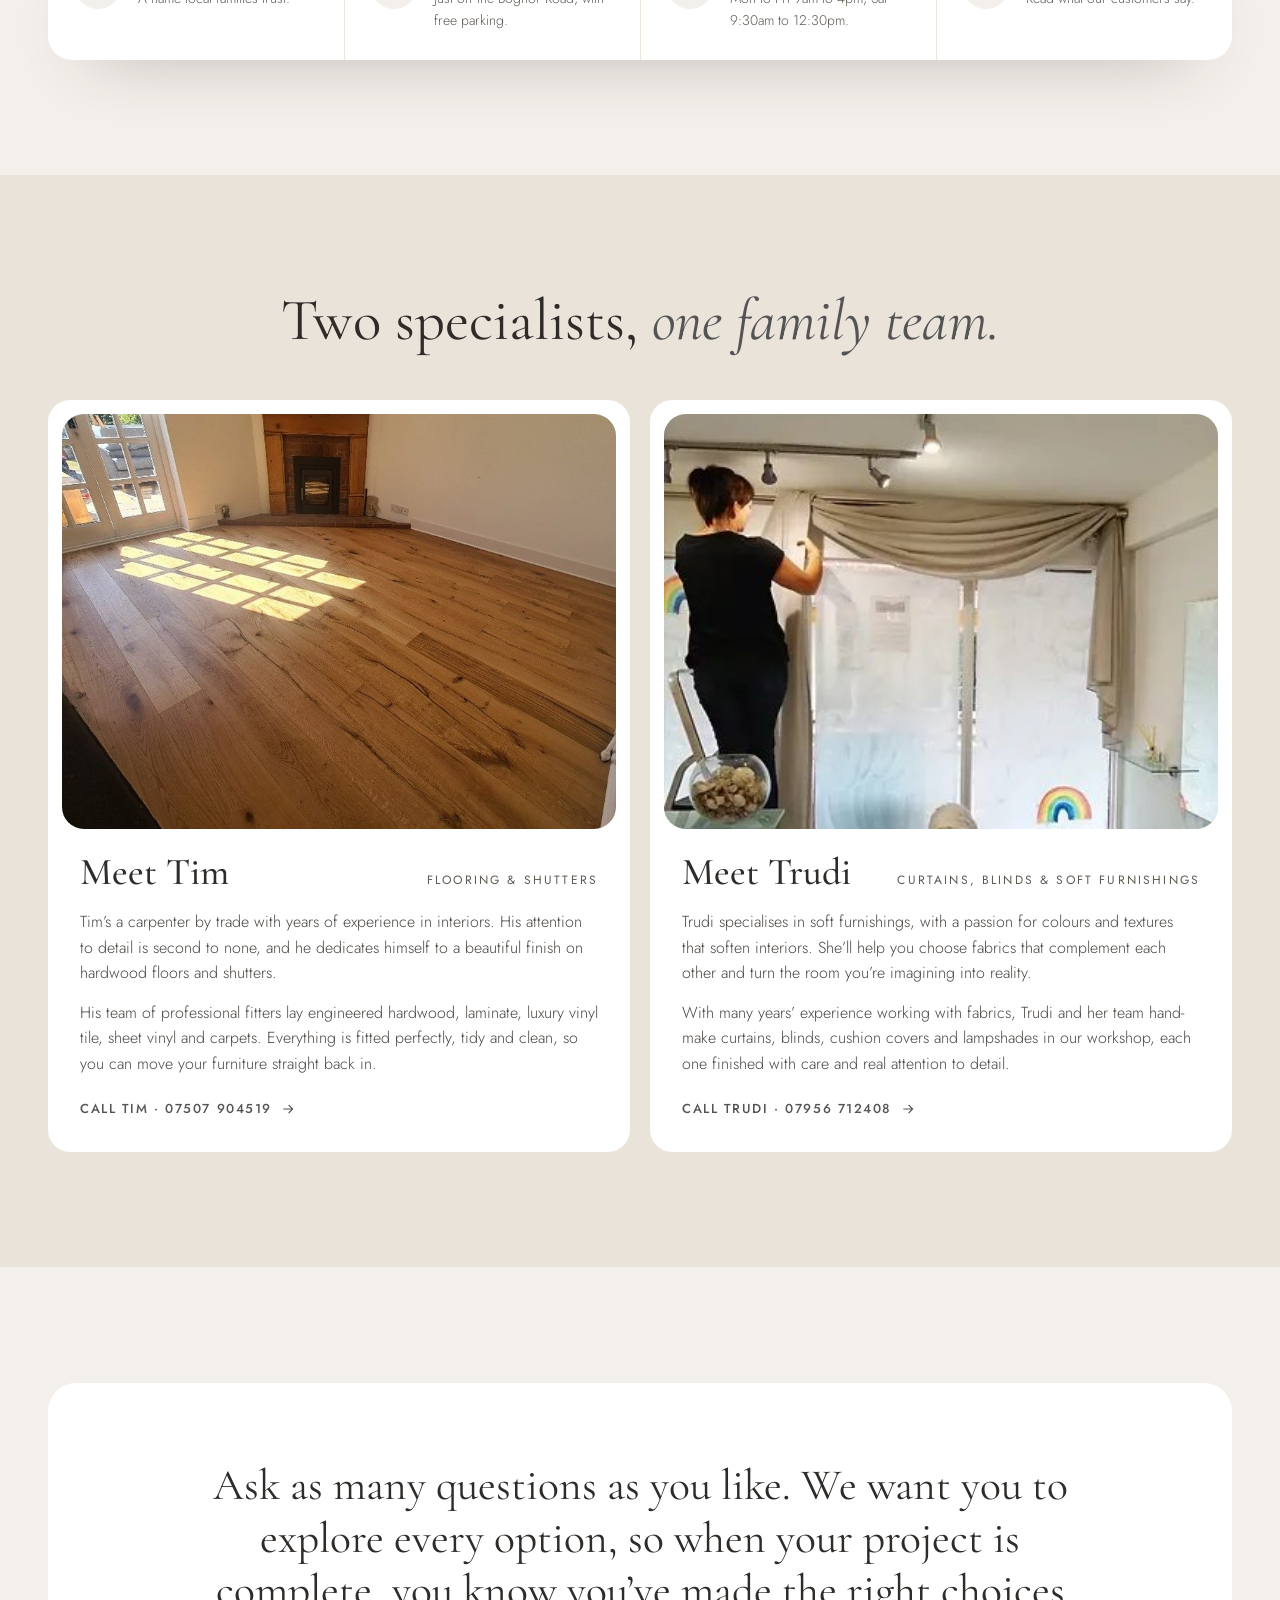
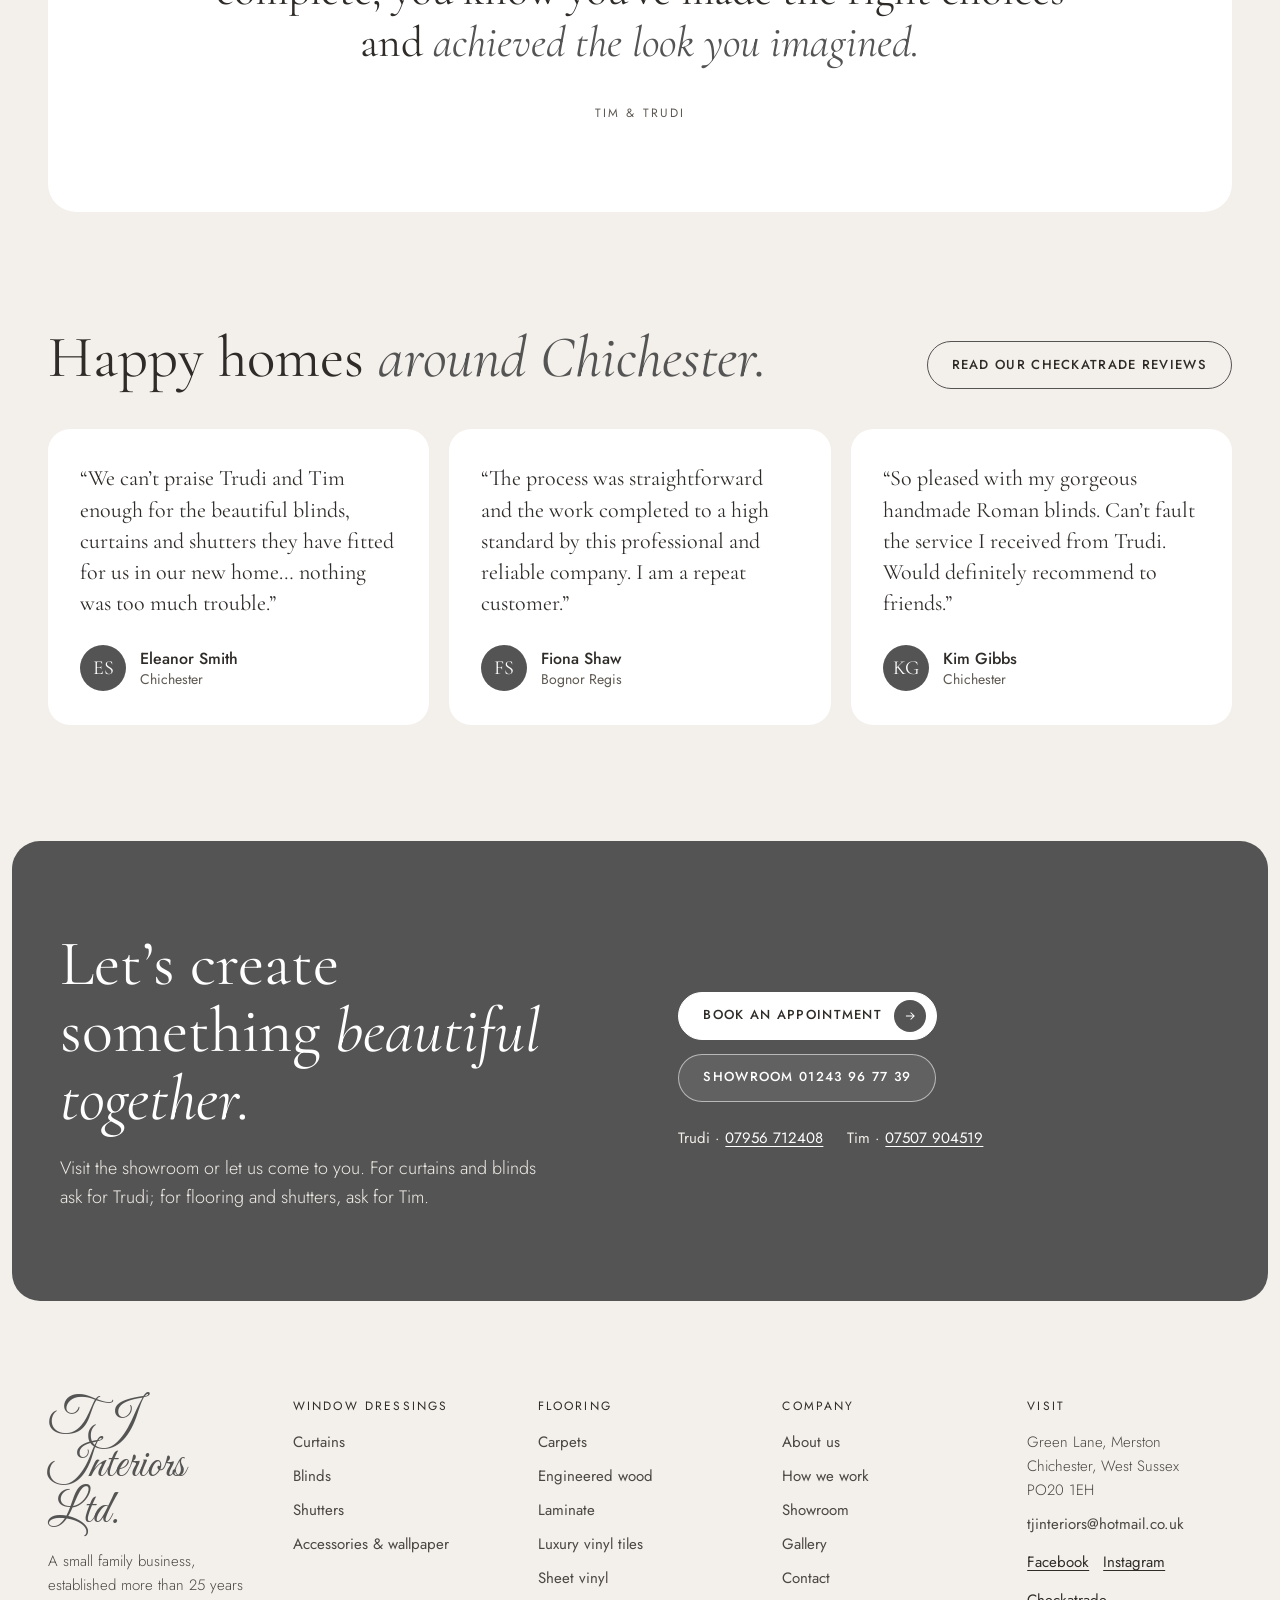
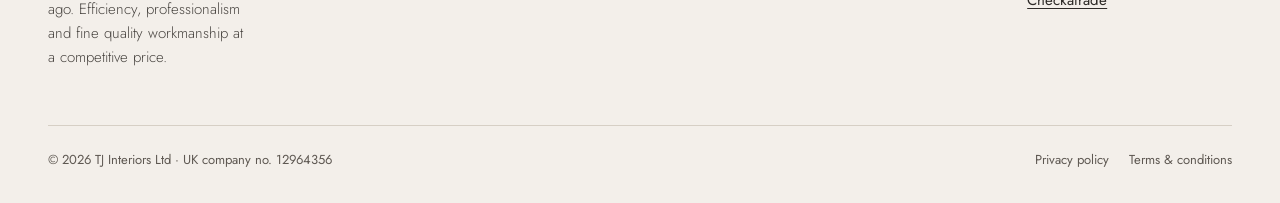
==== commit cb917d96: "Re-upload of files Section labels not removed in previous upload" ====
--- a/about.html
+++ b/about.html
@@ -74,7 +74,6 @@
 <div class="photo photo-sm r11"><img src="images/trudi-and-tim.jpg" alt="Trudi and Tim, founders of TJ Interiors Ltd"></div>
 </div>
 <div class="stack reveal" style="gap: 24px">
-<span class="eyebrow">Our story</span>
 <h2 class="h2">A family business, <em>built over 25 years.</em></h2>
 <p class="lead">Tim &amp; Trudi have been working together for more than 25 years in West Sussex and Hampshire. Their combined experience and years of hard work have resulted in the company you see today.</p>
 <p class="lead">TJ Interiors Ltd can collaborate with you to redecorate your entire home if you wish, with a growing team of professionals and a showroom in Chichester showcasing samples of everything we offer.</p>
@@ -100,7 +99,6 @@
 <section class="section tint">
 <div class="wrap stack" style="gap: 48px">
 <div class="stack center reveal" style="gap: 18px; max-width: 720px">
-<span class="eyebrow">The people behind the work</span>
 <h2 class="h2">Two specialists, <em>one family team.</em></h2>
 </div>
 <div class="grid2">
@@ -129,7 +127,6 @@
 <section class="section">
 <div class="wrap">
 <div class="quote-band reveal stack" style="gap: 24px; align-items: center">
-<span class="eyebrow">Our promise</span>
 <p class="serif" style="margin: 0; font-size: clamp(28px, 3.4vw, 46px); line-height: 1.2; max-width: 900px">Ask as many questions as you like. We want you to explore every option, so when your project is complete, you know you’ve made the right choices and <em style="color: #545454">achieved the look you imagined.</em></p>
 <p class="label">Tim &amp; Trudi</p>
 </div>
@@ -139,7 +136,7 @@
 <section style="padding-bottom: clamp(72px, 9vw, 128px)">
 <div class="wrap stack" style="gap: 40px">
 <div class="head-row reveal">
-<div class="stack" style="gap: 18px"><span class="eyebrow">Kind words</span><h2 class="h2">Happy homes <em>around Chichester.</em></h2></div>
+<div class="stack" style="gap: 18px"><h2 class="h2">Happy homes <em>around Chichester.</em></h2></div>
 <a class="pill pill-line pill-plain" href="https://www.checkatrade.com">Read our Checkatrade reviews</a>
 </div>
 <div class="grid3">
@@ -166,7 +163,6 @@
 <div class="sf-cta">
 <div class="wrap split">
 <div class="stack on-dark" style="gap: 22px">
-<span class="eyebrow" style="color: #E8E2D9">Book an appointment</span>
 <h2 class="h2" style="font-size: clamp(40px, 5vw, 68px)">Let’s create something <em>beautiful together.</em></h2>
 <p style="margin: 0; font-size: 18px; font-weight: 300; color: #F1EDE7; max-width: 480px">Visit the showroom or let us come to you. For curtains and blinds ask for Trudi; for flooring and shutters, ask for Tim.</p>
 </div>
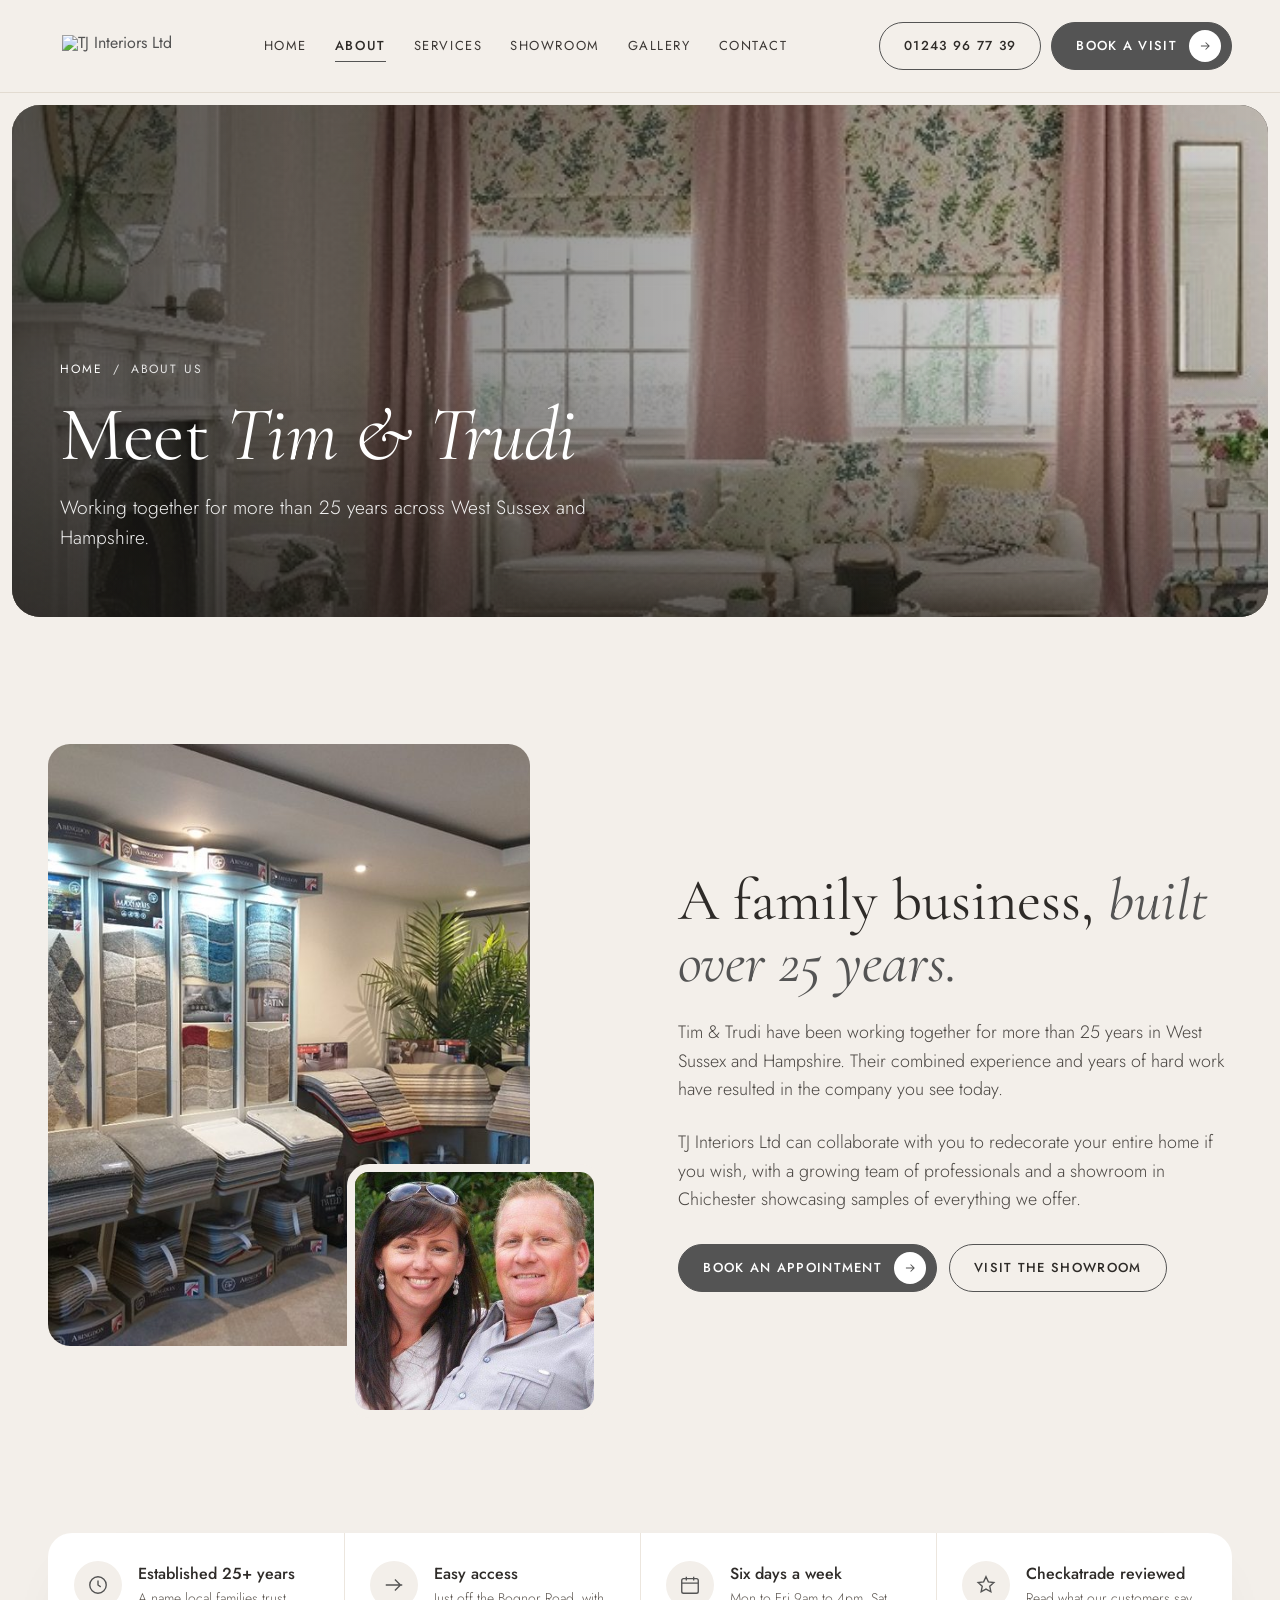
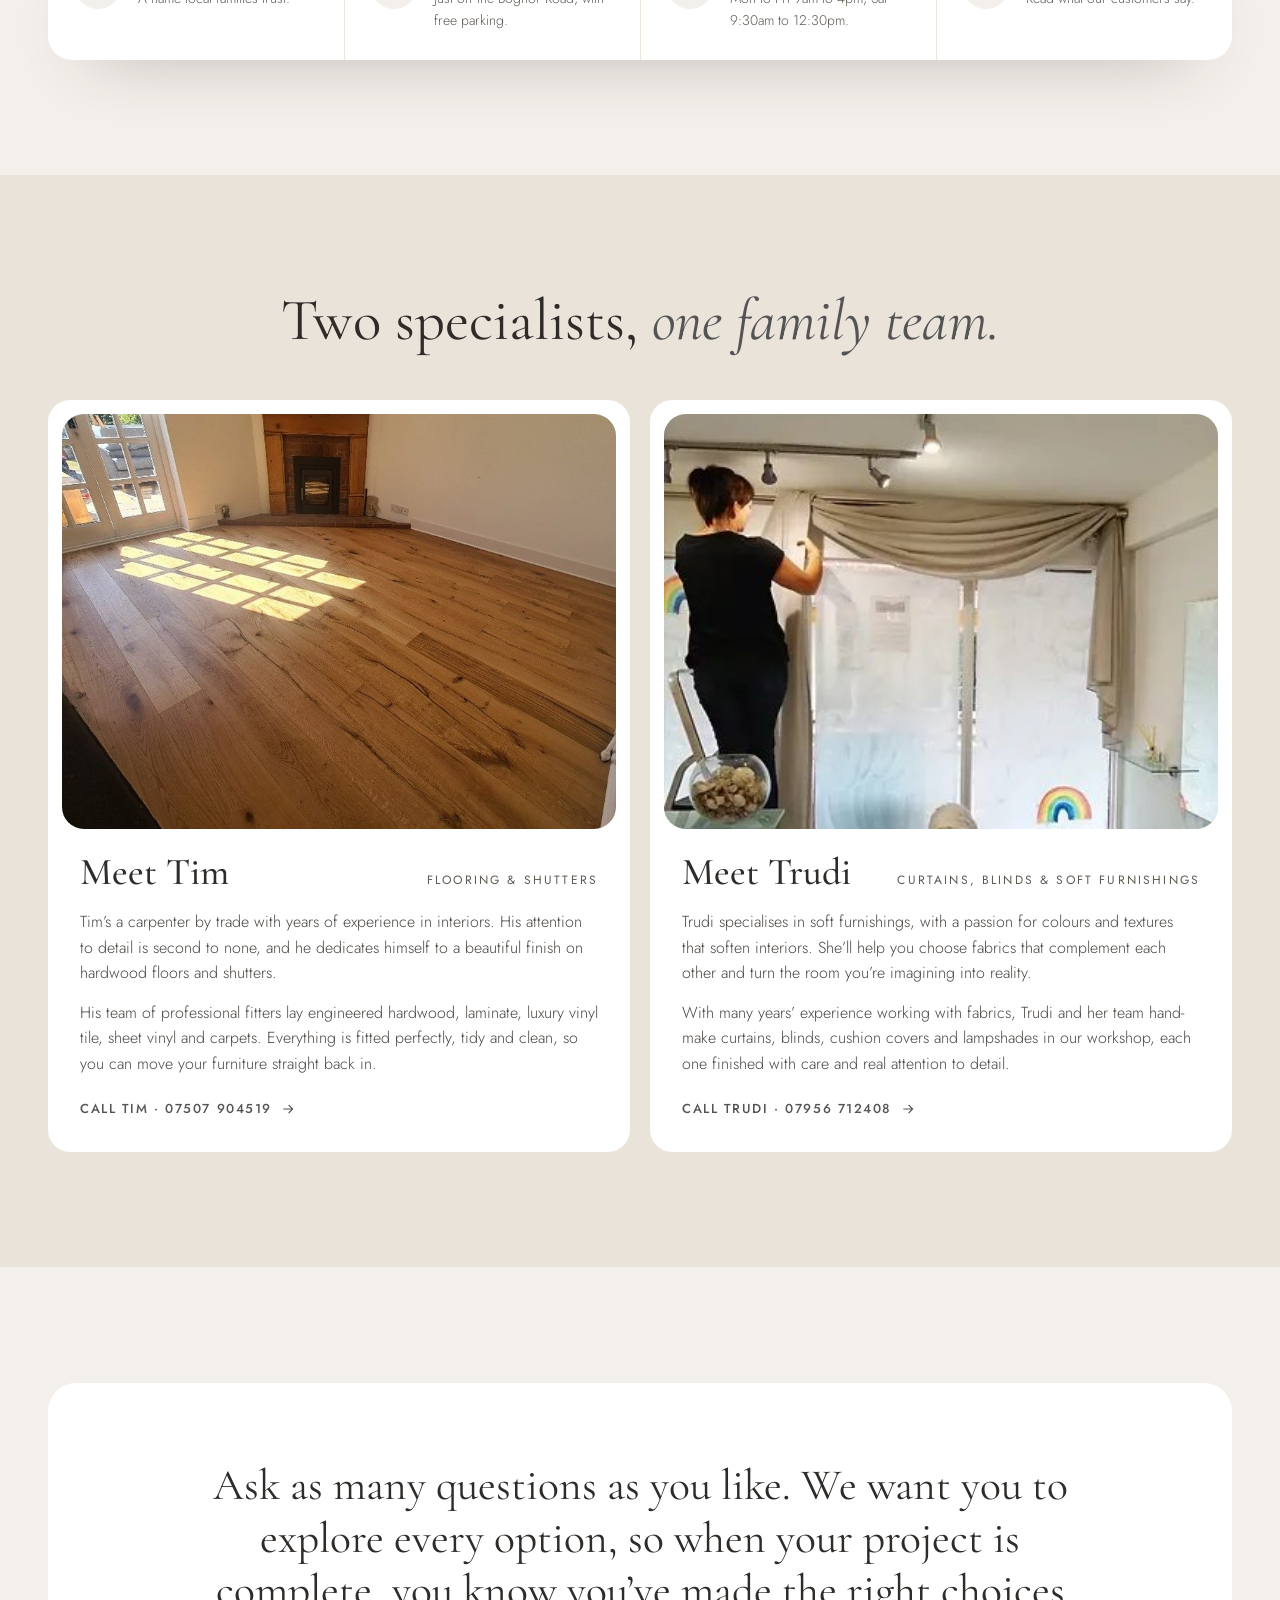
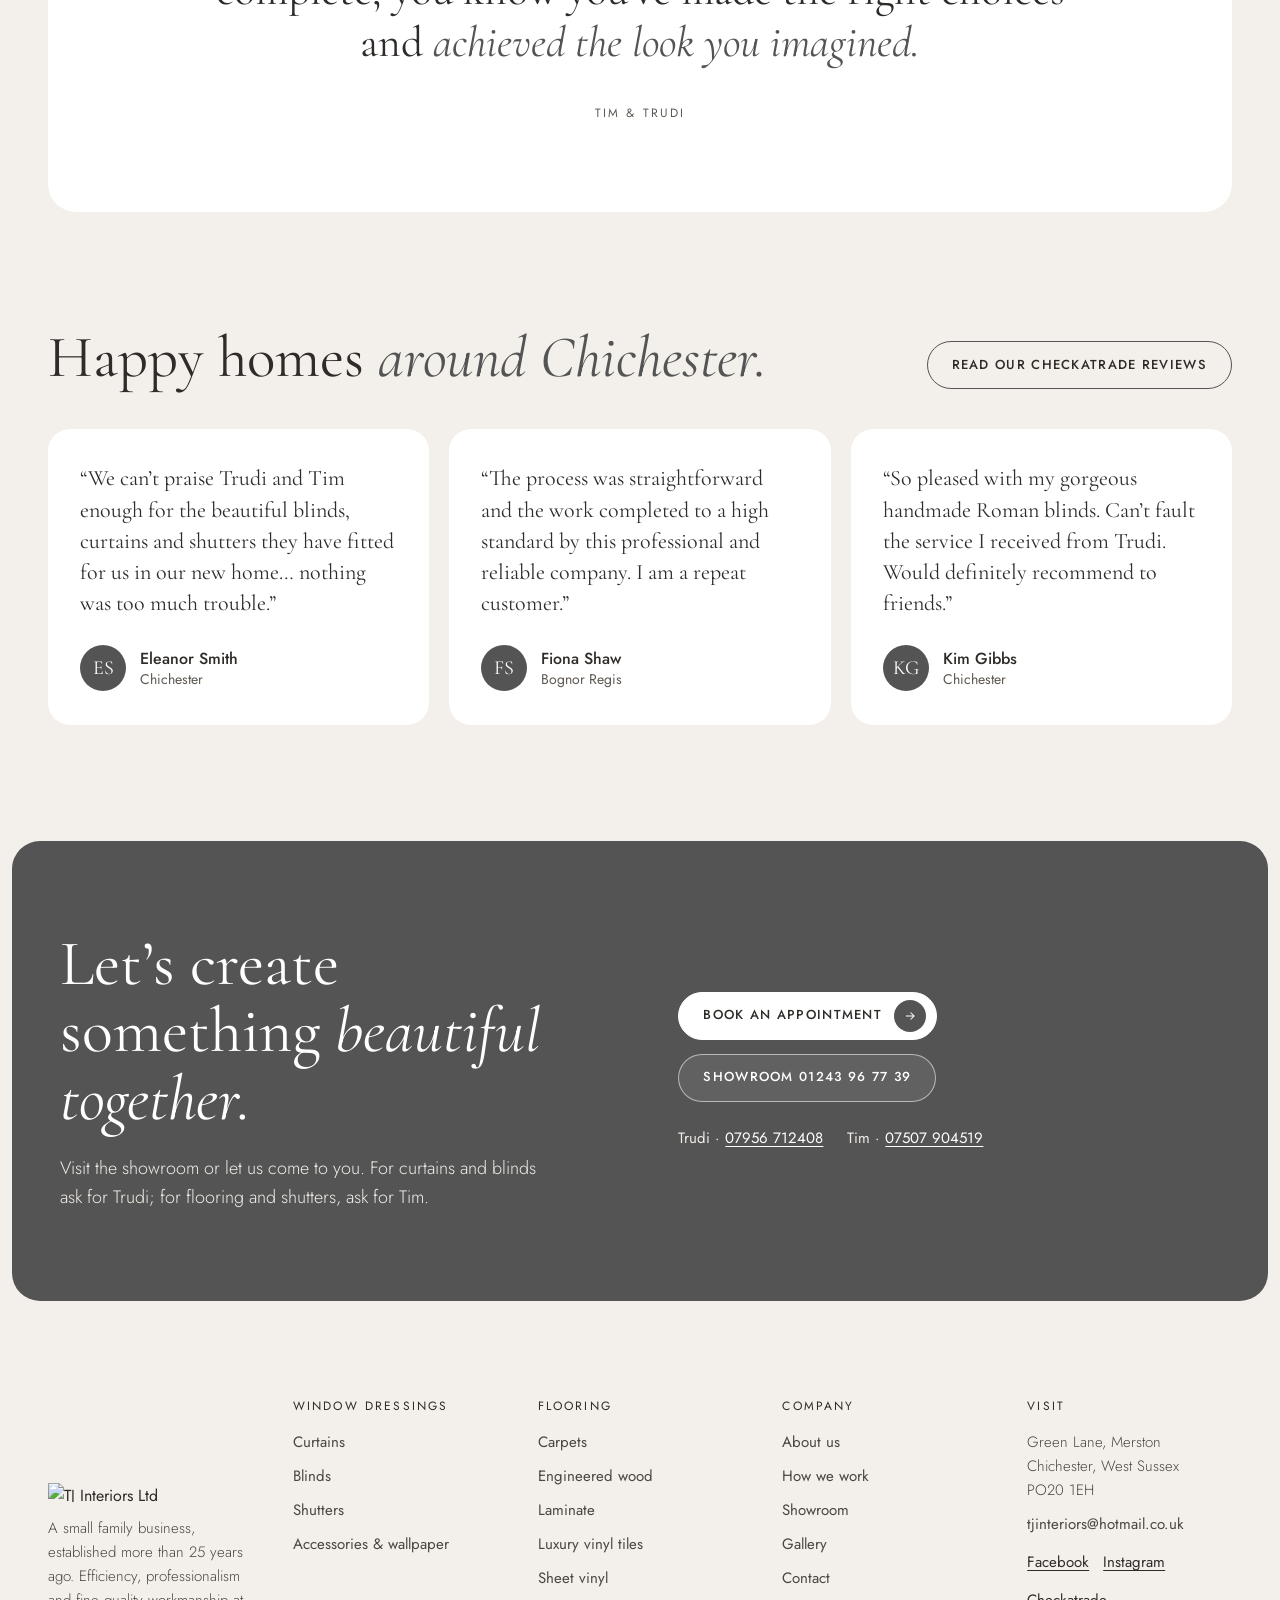
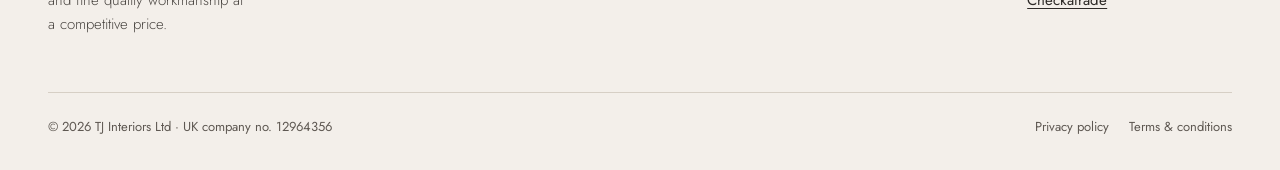
==== commit 3483ca2d: "Replaced and added files via Upload Added company logo to all pages and replaced About section image" ====
--- a/about.html
+++ b/about.html
@@ -8,7 +8,10 @@
 <meta property="og:title" content="About us | TJ Interiors Ltd">
 <meta property="og:description" content="Meet Tim &amp; Trudi, the family behind TJ Interiors Ltd in Chichester, West Sussex.">
 <meta name="theme-color" content="#545454">
-<link rel="icon" href="images/favicon.png">
+<link rel="icon" type="image/png" href="images/favicon.png">
+<link rel="apple-touch-icon" href="images/apple-touch-icon.png">
+<meta property="og:image" content="images/og-image.jpg">
+<meta property="og:type" content="website">
 <link rel="stylesheet" href="https://fonts.googleapis.com/css2?family=Cormorant+Garamond:ital,wght@0,400;0,500;0,600;1,400;1,500&amp;family=Jost:wght@300;400;500&amp;family=Great+Vibes&amp;display=swap">
 <link rel="stylesheet" href="css/site.css">
 <style>body{margin:0}</style>
@@ -18,8 +21,8 @@
 
 <header class="sh" style="font-family: 'Jost', system-ui, sans-serif; color: #2E2B28">
 <div class="wrap sh-row">
-<a href="index.html" aria-label="TJ Interiors Ltd, home" style="line-height: 1; color: #545454">
-<span class="script" style="font-size: clamp(32px, 3vw, 42px); white-space: nowrap; color: #545454">TJ Interiors Ltd.</span>
+<a href="index.html" aria-label="TJ Interiors Ltd, home" style="line-height: 1; color: #545454; flex: none">
+<span class="brand" style="display: inline-flex; align-items: center; gap: 14px"><img src="images/logo-monogram-grey.png" alt="" style="height: clamp(44px, 4vw, 56px); width: auto"><img src="images/logo-wordmark-grey.png" alt="TJ Interiors Ltd" style="height: clamp(15px, 1.5vw, 21px); width: auto"></span>
 </a>
 <nav class="sh-nav" aria-label="Main">
 <a class="sh-link" href="index.html">Home</a>
@@ -30,7 +33,7 @@
 <a class="sh-link" href="contact.html">Contact</a>
 </nav>
 <div style="display: flex; align-items: center; gap: 10px">
-<a class="pill pill-line pill-plain sh-cta" href="tel:+441243967739">01243 96 77 39</a>
+<a class="pill pill-line pill-plain sh-cta sh-phone" href="tel:+441243967739">01243 96 77 39</a>
 <a class="pill pill-dark sh-cta" href="contact.html">Book a visit<span class="dot"><svg width="14" height="14" viewBox="0 0 24 24" fill="none" stroke="currentColor" stroke-width="1.8" aria-hidden="true"><path d="M5 12h14M13 6l6 6-6 6"></path></svg></span></a>
 <button class="sh-menu" type="button" aria-label="Open menu" aria-expanded="false" data-action="menu">
 <span class="dcif" data-if="open" hidden><svg width="20" height="20" viewBox="0 0 24 24" fill="none" stroke="currentColor" stroke-width="1.6" aria-hidden="true"><path d="M6 6l12 12M18 6L6 18"></path></svg></span>
@@ -182,7 +185,7 @@
 <div class="wrap stack" style="gap: 56px">
 <div style="display: grid; grid-template-columns: repeat(auto-fit, minmax(min(100%, 190px), 1fr)); gap: 40px">
 <div class="stack" style="gap: 14px">
-<span class="script" style="font-size: 46px; line-height: 1; color: #545454">TJ Interiors Ltd.</span>
+<span class="brand" style="display: inline-flex; flex-direction: column; align-items: flex-start; gap: 14px"><img src="images/logo-monogram-grey.png" alt="" style="height: 72px; width: auto"><img src="images/logo-wordmark-grey.png" alt="TJ Interiors Ltd" style="height: 19px; width: auto; max-width: 100%"></span>
 <p style="margin: 0; font-size: 15px; font-weight: 300; color: #4A4642; max-width: 280px">A small family business, established more than 25 years ago. Efficiency, professionalism and fine quality workmanship at a competitive price.</p>
 </div>
 <div class="stack" style="gap: 10px">
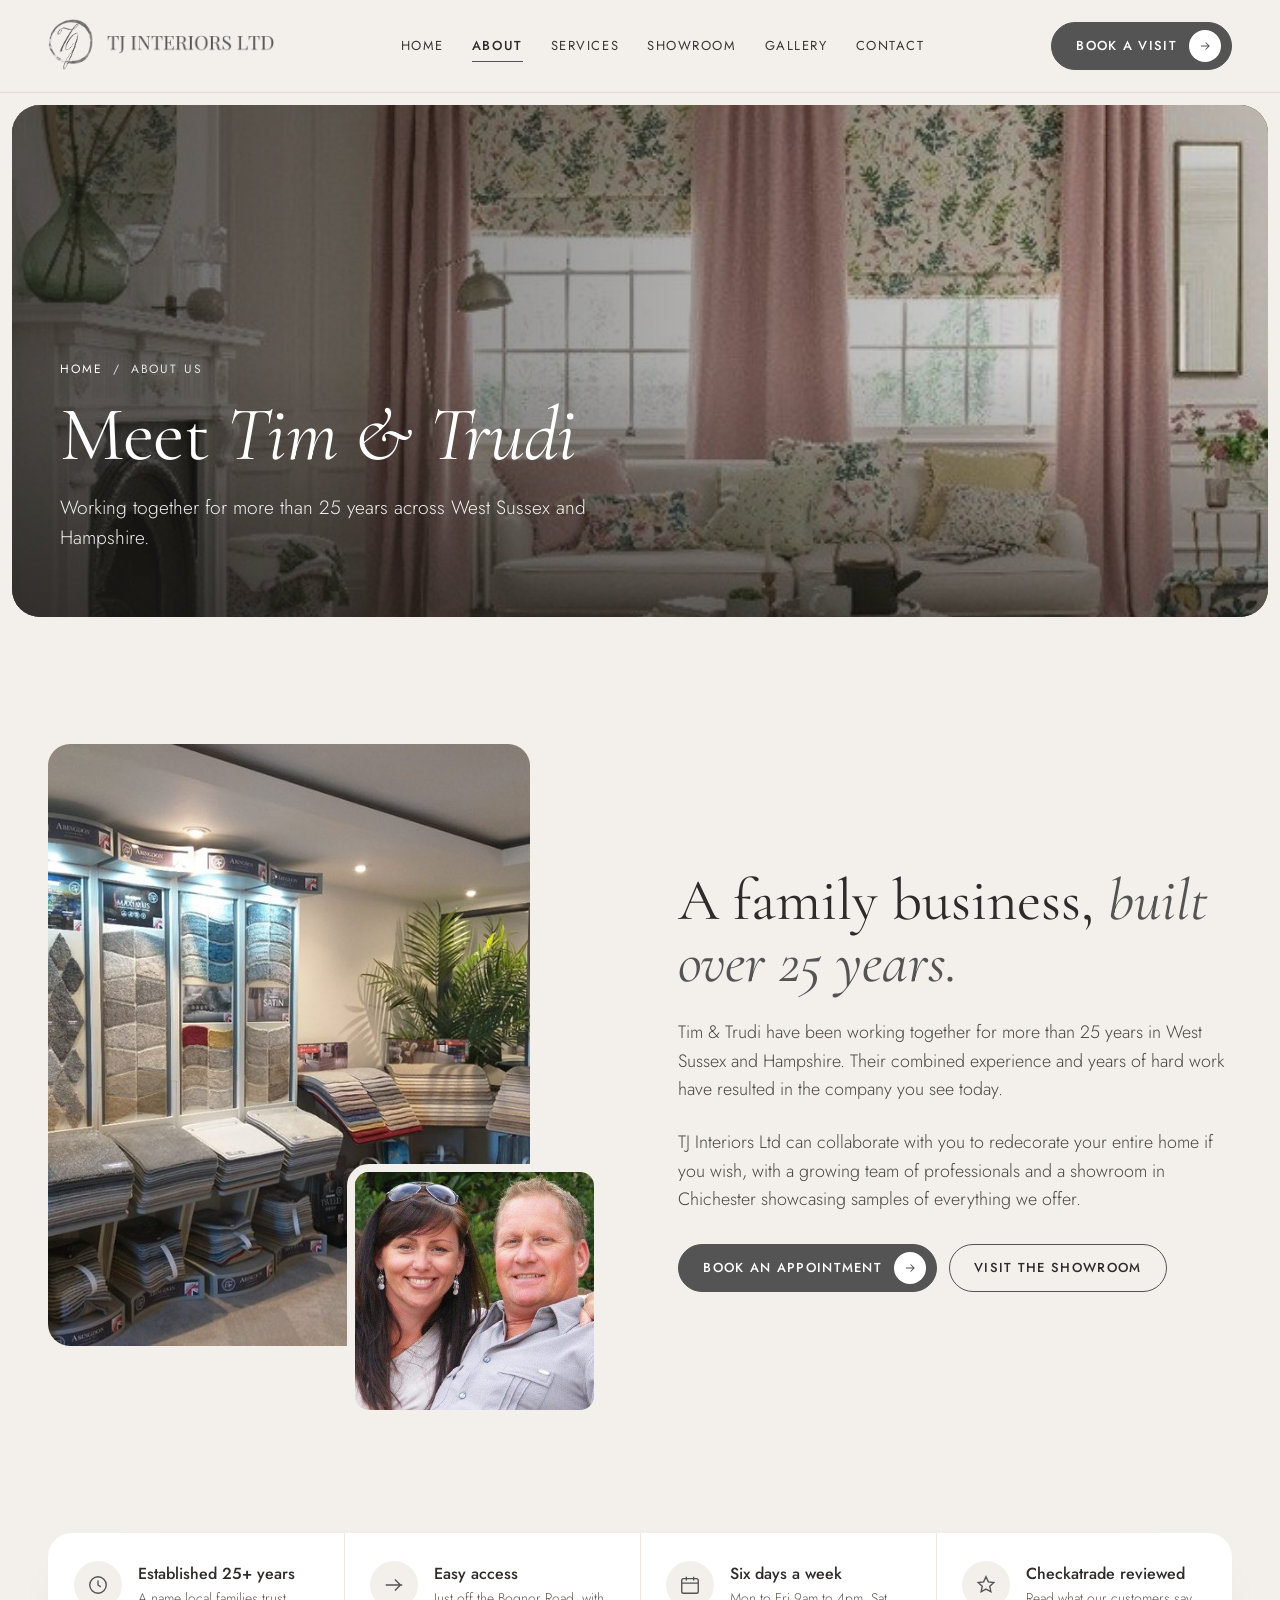
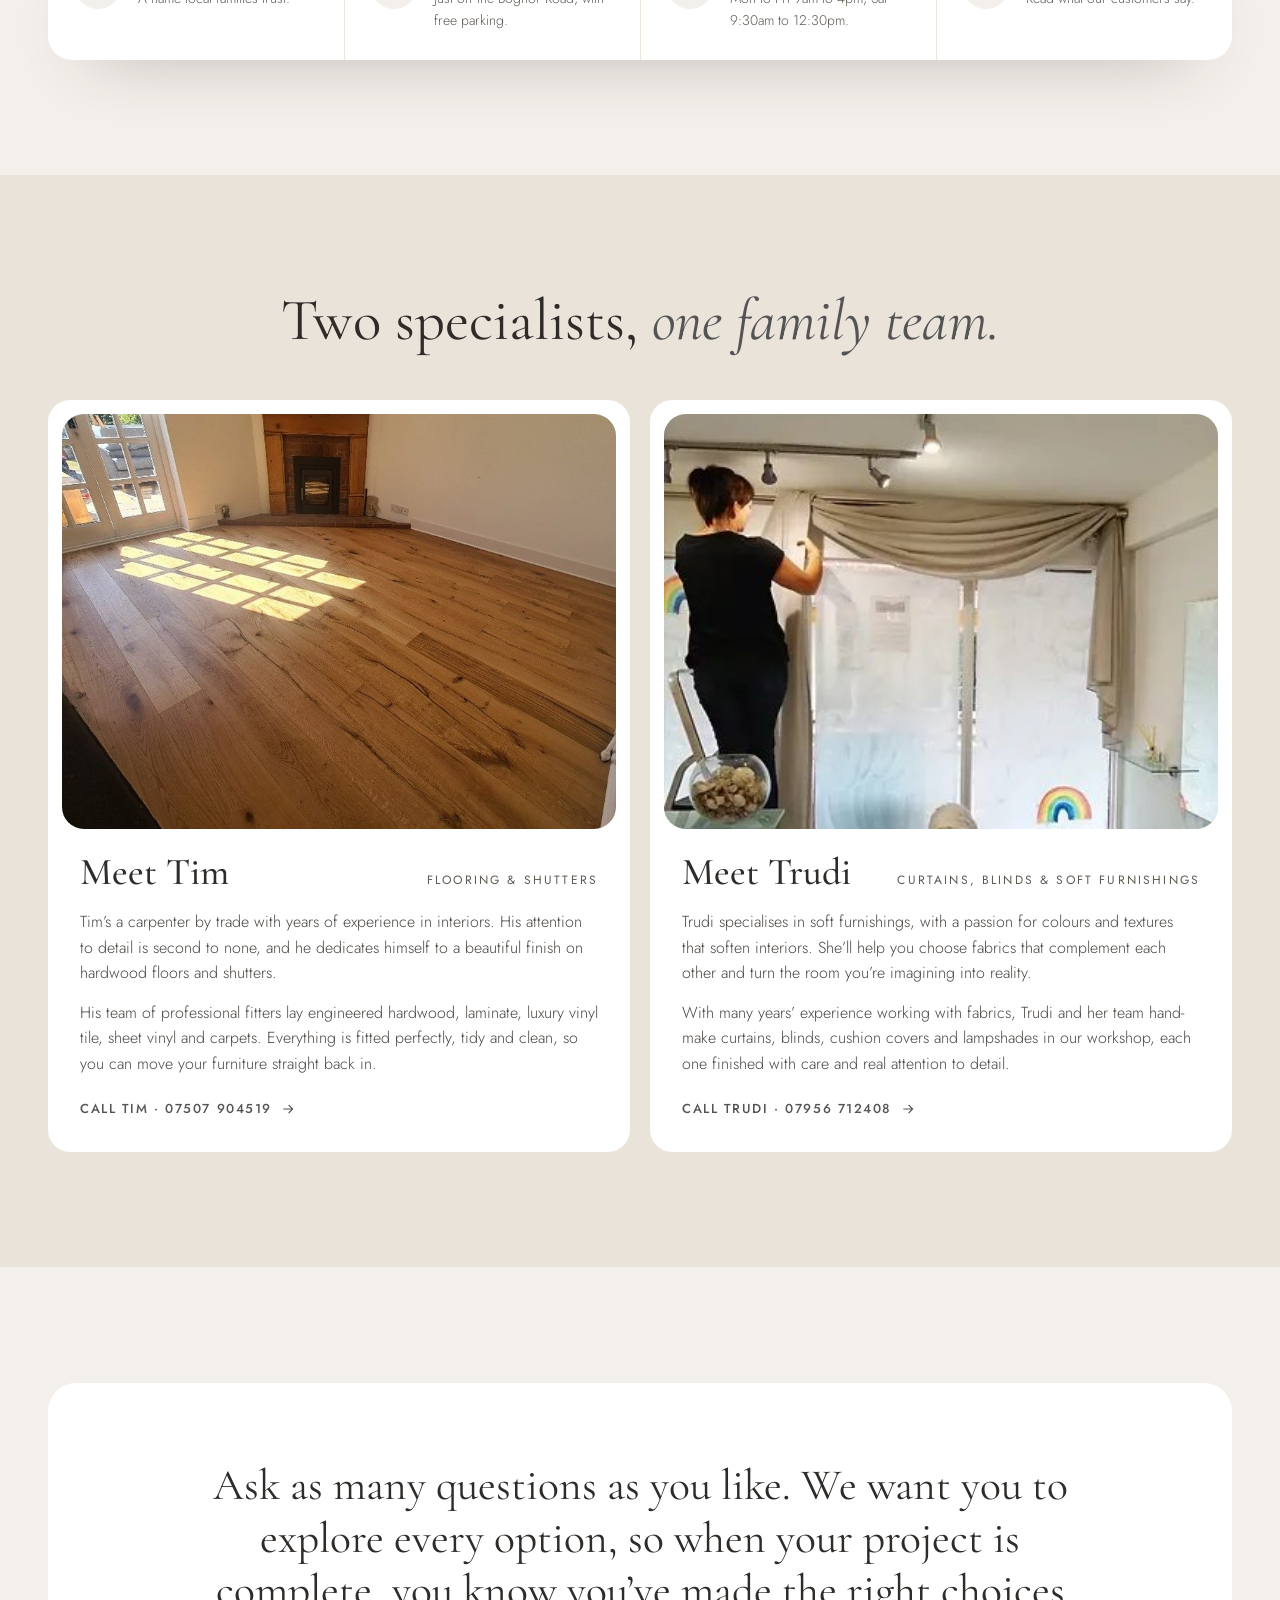
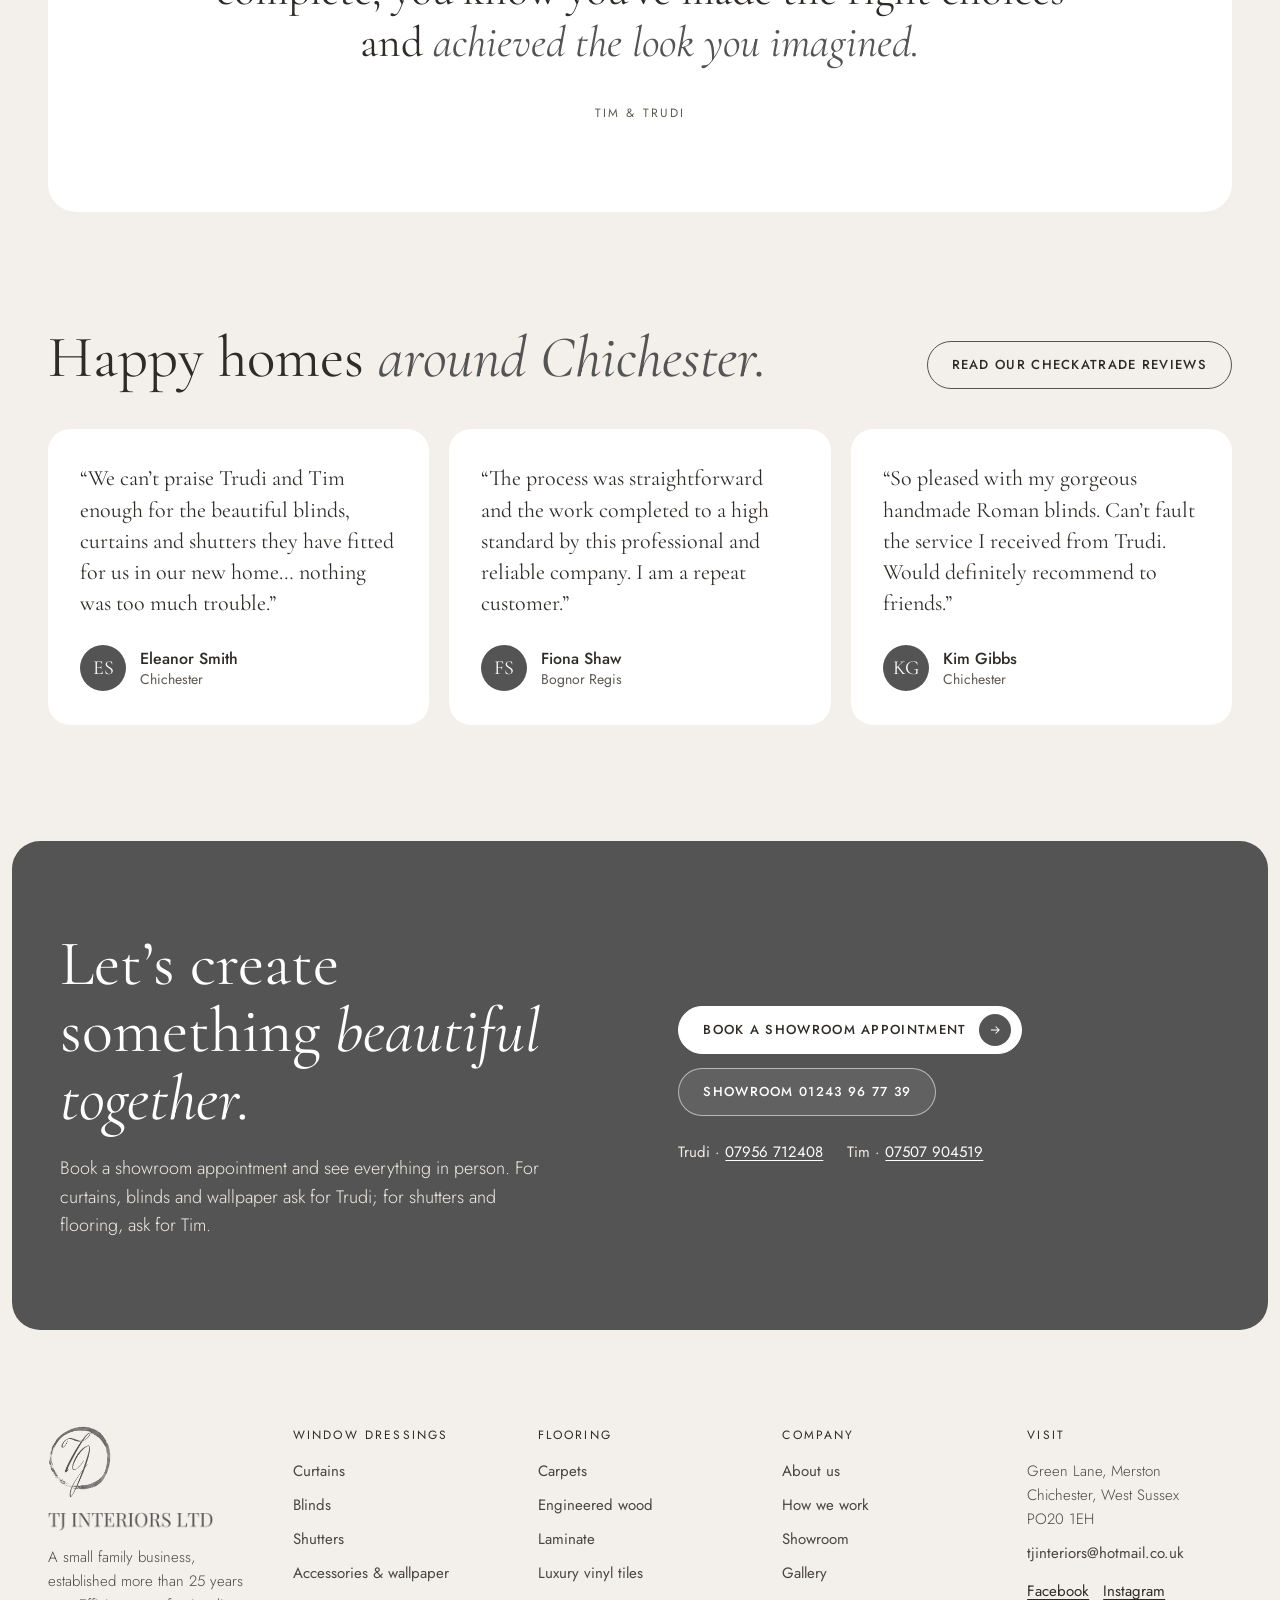
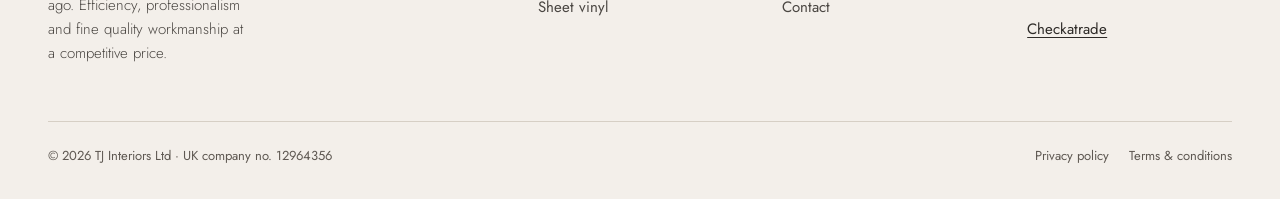
==== commit dd17ebf8: "Add files via upload Contact form updated" ====
--- a/about.html
+++ b/about.html
@@ -167,10 +167,10 @@
 <div class="wrap split">
 <div class="stack on-dark" style="gap: 22px">
 <h2 class="h2" style="font-size: clamp(40px, 5vw, 68px)">Let’s create something <em>beautiful together.</em></h2>
-<p style="margin: 0; font-size: 18px; font-weight: 300; color: #F1EDE7; max-width: 480px">Visit the showroom or let us come to you. For curtains and blinds ask for Trudi; for flooring and shutters, ask for Tim.</p>
+<p style="margin: 0; font-size: 18px; font-weight: 300; color: #F1EDE7; max-width: 480px">Book a showroom appointment and see everything in person. For curtains, blinds and wallpaper ask for Trudi; for shutters and flooring, ask for Tim.</p>
 </div>
 <div class="stack" style="gap: 14px; align-items: flex-start">
-<a class="pill pill-light" href="contact.html">Book an appointment<span class="dot"><svg width="14" height="14" viewBox="0 0 24 24" fill="none" stroke="currentColor" stroke-width="1.8" aria-hidden="true"><path d="M5 12h14M13 6l6 6-6 6"></path></svg></span></a>
+<a class="pill pill-light" href="contact.html">Book a showroom appointment<span class="dot"><svg width="14" height="14" viewBox="0 0 24 24" fill="none" stroke="currentColor" stroke-width="1.8" aria-hidden="true"><path d="M5 12h14M13 6l6 6-6 6"></path></svg></span></a>
 <a class="pill pill-ghost" href="tel:+441243967739">Showroom 01243 96 77 39</a>
 <div style="display: flex; flex-wrap: wrap; gap: 8px 24px; padding-top: 10px; font-size: 15px; color: #F1EDE7">
 <span>Trudi · <a href="tel:+447956712408" style="color: #FFFFFF; text-decoration: underline; text-underline-offset: 3px">07956 712408</a></span>
--- a/css/site.css
+++ b/css/site.css
@@ -18,8 +18,12 @@
 .stack{display:flex;flex-direction:column}
 
 /* Type */
-.eyebrow{display:inline-flex;align-items:center;gap:12px;font-size:12px;letter-spacing:.2em;text-transform:uppercase;color:#545454}
+.eyebrow{display:none;align-items:center;gap:12px;font-size:12px;letter-spacing:.2em;text-transform:uppercase;color:#545454}
 .eyebrow::before{content:"";width:28px;height:1px;background:currentColor}
+.labels-line .eyebrow,.labels-numbered .eyebrow{display:inline-flex}
+.labels-numbered{counter-reset:sec}
+.labels-numbered .eyebrow{gap:12px;font-family:'Cormorant Garamond',Georgia,serif;font-style:italic;font-size:21px;line-height:1;letter-spacing:0;text-transform:none}
+.labels-numbered .eyebrow::before{counter-increment:sec;content:counter(sec,decimal-leading-zero);width:auto;height:auto;background:none;font-family:'Jost',sans-serif;font-style:normal;font-size:11px;letter-spacing:.16em;opacity:.65}
 .h1{margin:0;font-family:'Cormorant Garamond',Georgia,serif;font-weight:400;font-size:clamp(46px,6vw,88px);line-height:1;letter-spacing:-0.01em}
 .h2{margin:0;font-family:'Cormorant Garamond',Georgia,serif;font-weight:400;font-size:clamp(38px,4.6vw,62px);line-height:1.05}
 .h3{margin:0;font-family:'Cormorant Garamond',Georgia,serif;font-weight:500;font-size:clamp(26px,2.4vw,32px);line-height:1.15}
@@ -162,6 +166,9 @@
 }
 
 /* Responsive */
+@media (max-width: 1480px){
+.sh-phone{display:none}
+}
 @media (max-width: 1080px){
 .sh-nav,.sh-cta{display:none}
 .sh-menu{display:inline-flex}
